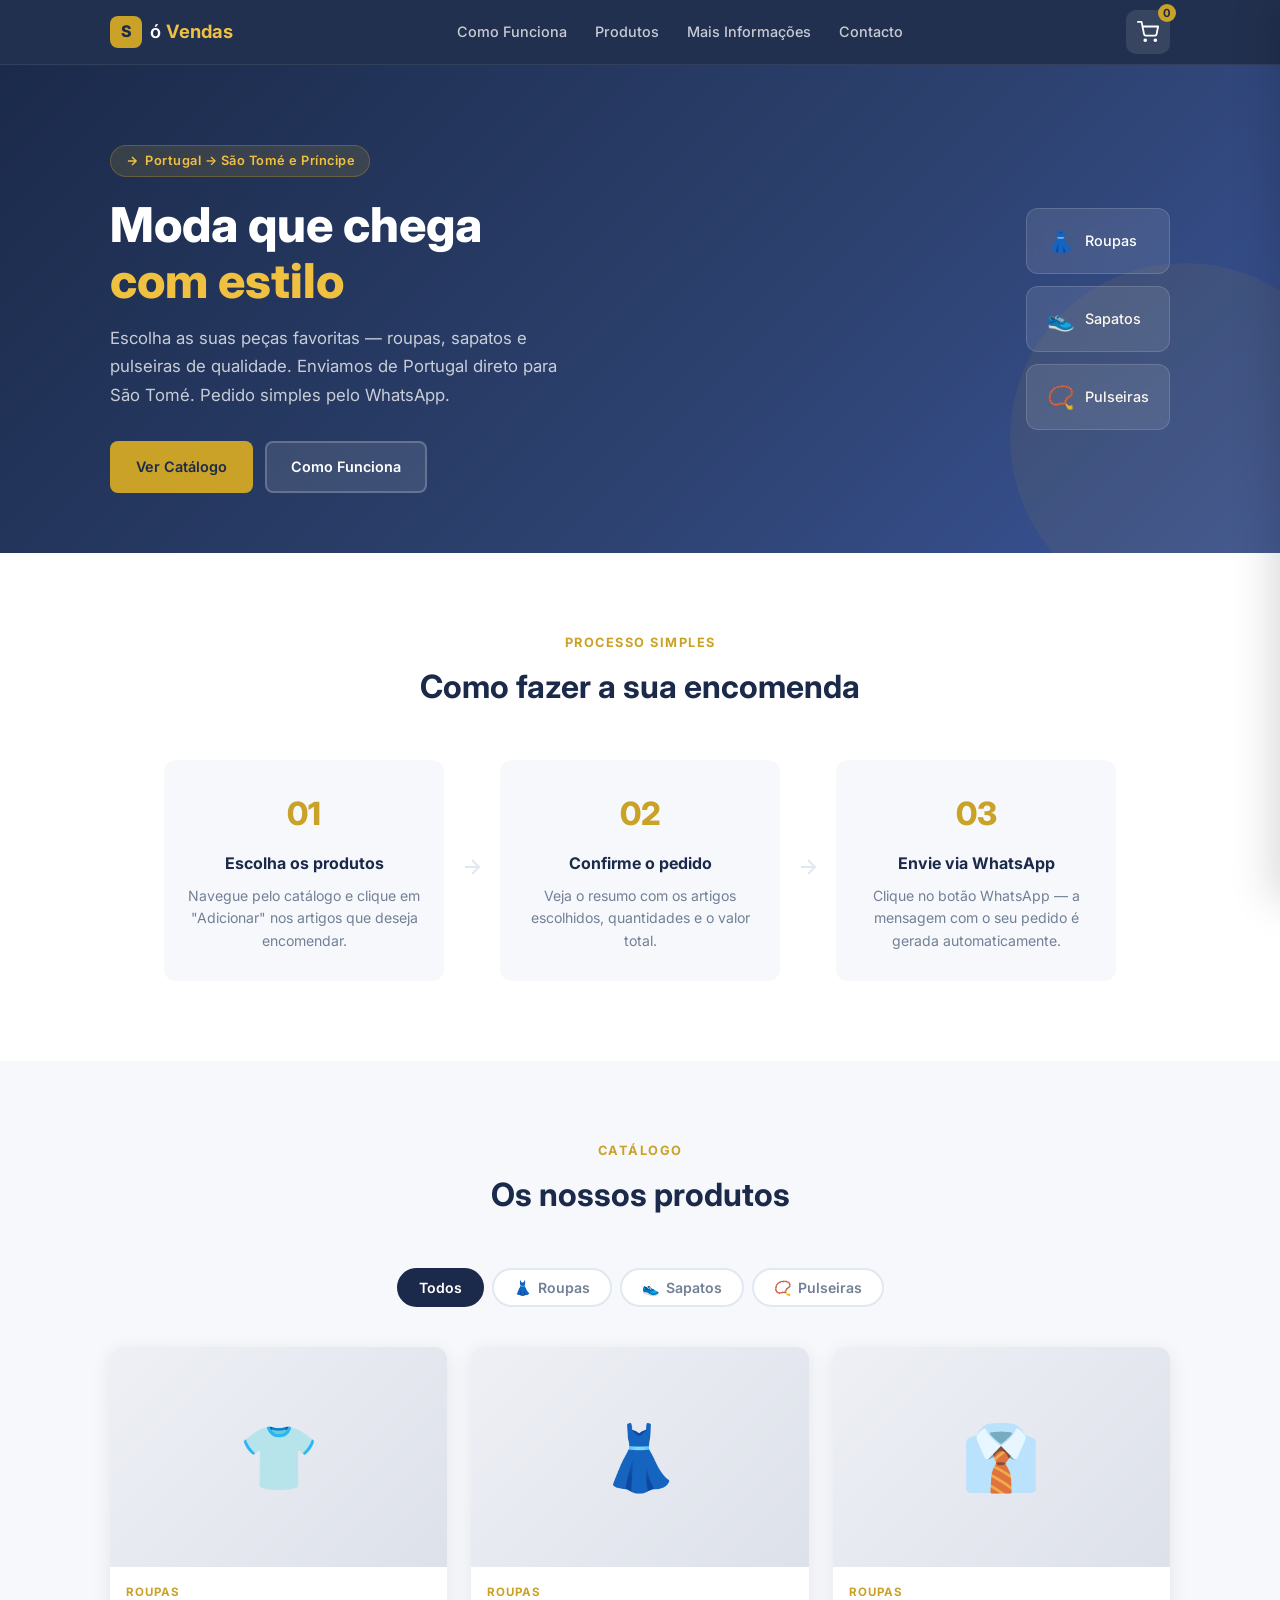
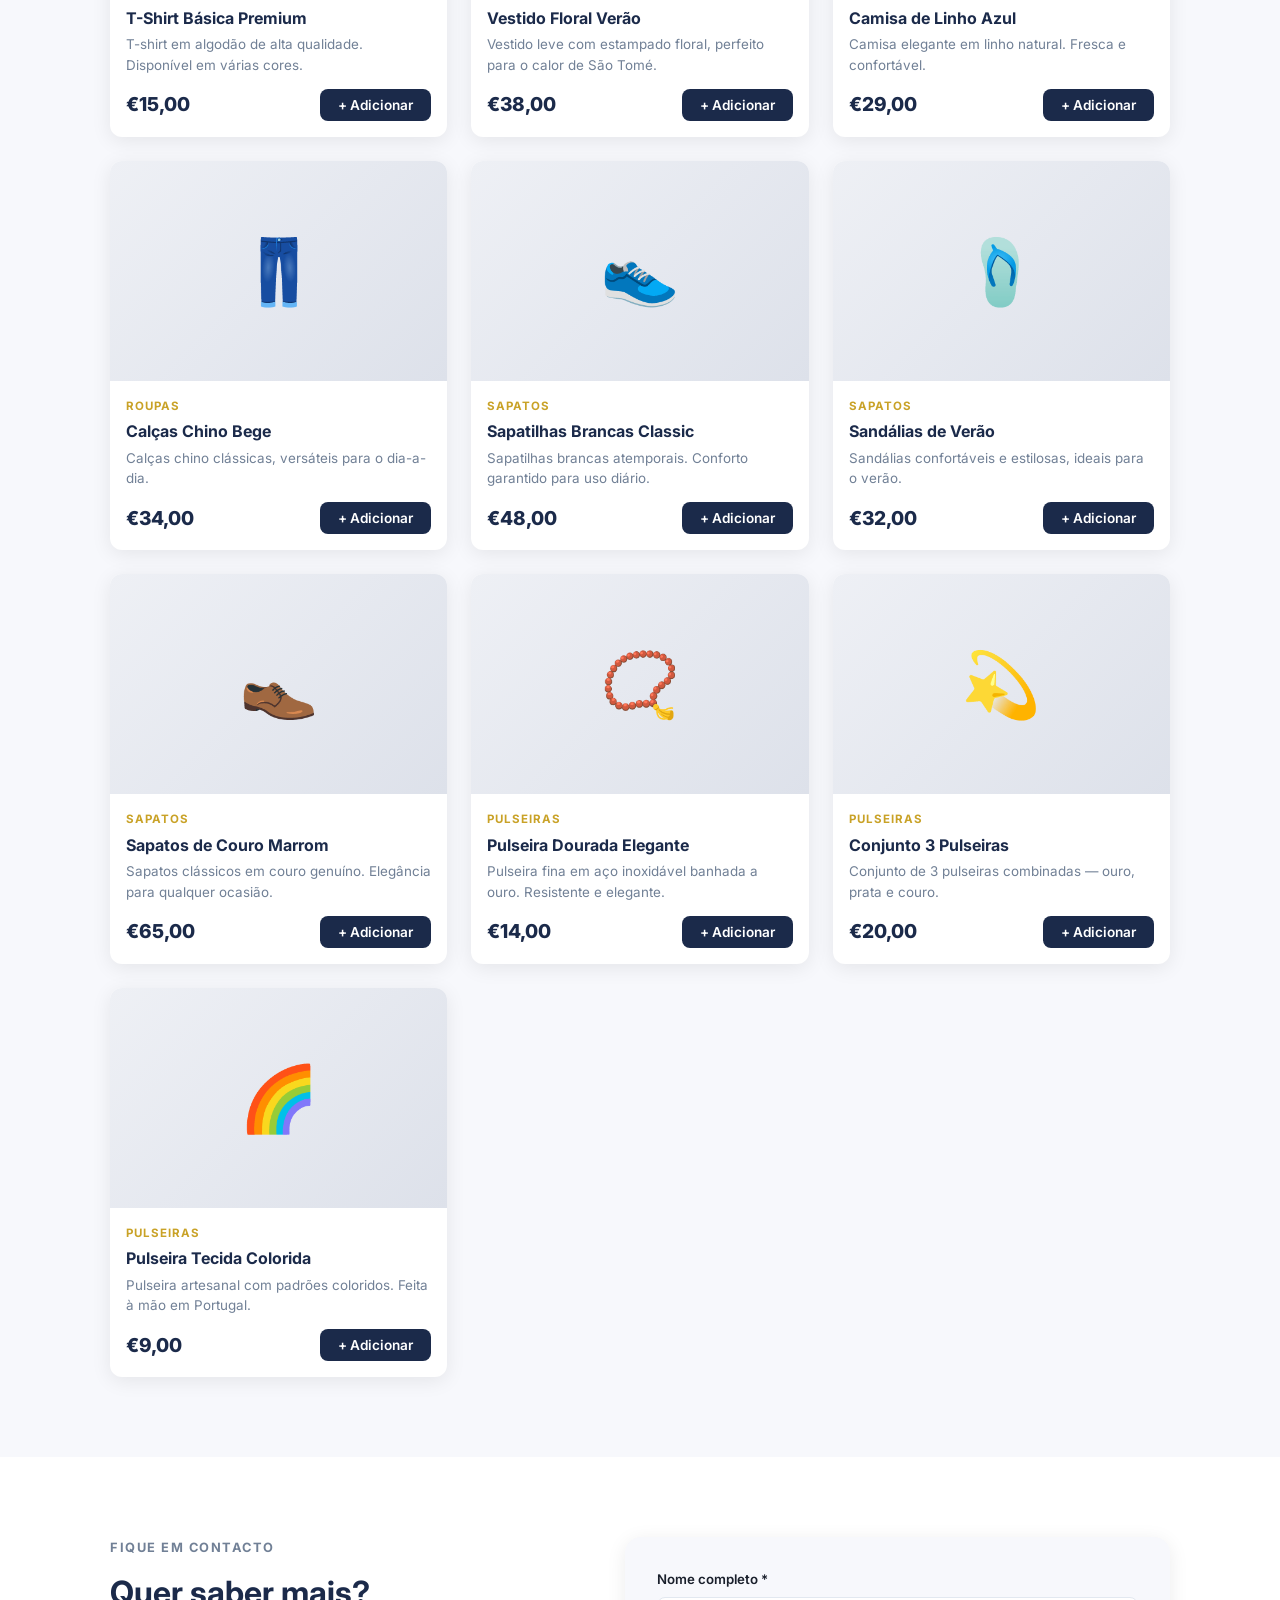
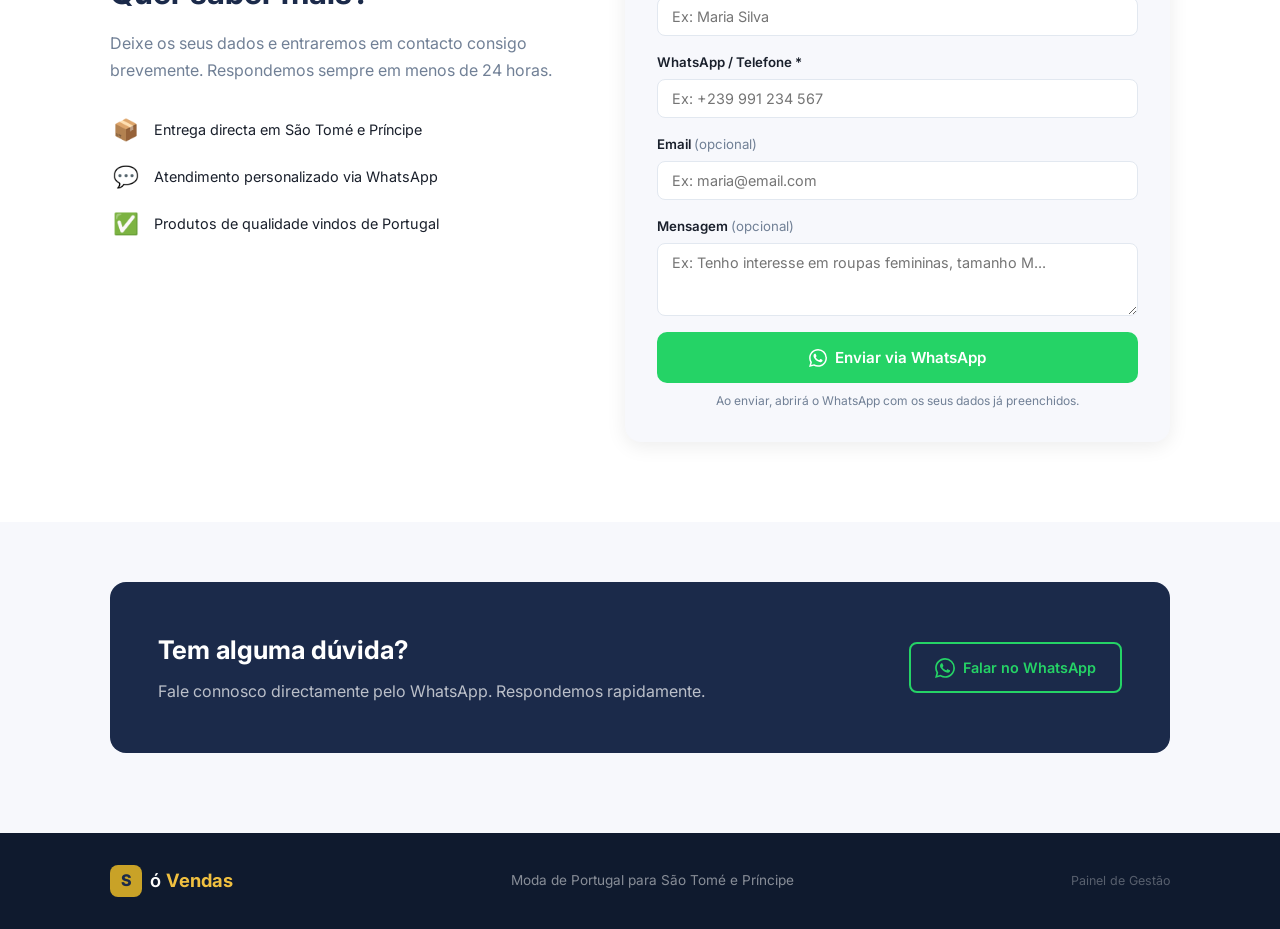
==== index.html @ d6ce9cb3 "feat: lançamento inicial Só Vendas Site de encomendas de moda (roupas, sapatos, pulseiras) de Portug" ====
<!DOCTYPE html>
<html lang="pt">
<head>
  <meta charset="UTF-8" />
  <meta name="viewport" content="width=device-width, initial-scale=1.0" />
  <title id="page-title">Só Vendas — Moda de Portugal para São Tomé</title>
  <meta name="description" id="page-description" content="Encomende roupas, sapatos e pulseiras de qualidade de Portugal para São Tomé e Príncipe. Pedido rápido via WhatsApp." />
  <meta name="keywords" id="page-keywords" content="roupas portugal são tomé, sapatos encomenda, pulseiras moda, só vendas" />
  <meta property="og:title" id="og-title" content="Só Vendas — Moda de Portugal para São Tomé" />
  <meta property="og:description" id="og-description" content="Encomende roupas, sapatos e pulseiras via WhatsApp." />
  <meta property="og:type" content="website" />
  <meta property="og:image" id="og-image" content="" />
  <link rel="stylesheet" href="styles.css" />
  <link rel="preconnect" href="https://fonts.googleapis.com" />
  <link href="https://fonts.googleapis.com/css2?family=Inter:wght@300;400;500;600;700;800&display=swap" rel="stylesheet" />
</head>
<body>

<!-- ===== HEADER ===== -->
<header class="header" id="header">
  <div class="container">
    <div class="header-inner">
      <a href="#" class="logo">
        <span class="logo-mark">S</span>
        <span class="logo-text">ó <strong>Vendas</strong></span>
      </a>
      <nav class="header-nav">
        <a href="#como-funciona">Como Funciona</a>
        <a href="#produtos">Produtos</a>
        <a href="#mais-info">Mais Informações</a>
        <a href="#contacto">Contacto</a>
      </nav>
      <button class="cart-toggle" id="cart-toggle" onclick="toggleCart()" aria-label="Ver pedido">
        <svg width="22" height="22" viewBox="0 0 24 24" fill="none" stroke="currentColor" stroke-width="2" stroke-linecap="round" stroke-linejoin="round">
          <circle cx="9" cy="21" r="1"/><circle cx="20" cy="21" r="1"/>
          <path d="M1 1h4l2.68 13.39a2 2 0 0 0 2 1.61h9.72a2 2 0 0 0 2-1.61L23 6H6"/>
        </svg>
        <span class="cart-badge" id="cart-badge">0</span>
      </button>
    </div>
  </div>
</header>

<!-- ===== HERO ===== -->
<section class="hero">
  <div class="container">
    <div class="hero-content">
      <div class="hero-tag">
        <svg width="14" height="14" viewBox="0 0 24 24" fill="none" stroke="currentColor" stroke-width="2.5"><path d="M5 12h14M12 5l7 7-7 7"/></svg>
        Portugal → São Tomé e Príncipe
      </div>
      <h1 id="hero-headline">Moda que chega <br /><em>com estilo</em></h1>
      <p id="hero-subheadline">Escolha as suas peças favoritas — roupas, sapatos e pulseiras de qualidade. Enviamos de Portugal direto para São Tomé. Pedido simples pelo WhatsApp.</p>
      <div class="hero-actions">
        <a href="#produtos" class="btn btn-primary">Ver Catálogo</a>
        <a href="#como-funciona" class="btn btn-ghost">Como Funciona</a>
      </div>
    </div>
    <div class="hero-visual">
      <div class="hero-card card-1">
        <span class="hero-card-icon">👗</span>
        <span>Roupas</span>
      </div>
      <div class="hero-card card-2">
        <span class="hero-card-icon">👟</span>
        <span>Sapatos</span>
      </div>
      <div class="hero-card card-3">
        <span class="hero-card-icon">📿</span>
        <span>Pulseiras</span>
      </div>
    </div>
  </div>
  <div class="hero-bg-shape"></div>
</section>

<!-- ===== HOW IT WORKS ===== -->
<section class="steps-section" id="como-funciona">
  <div class="container">
    <div class="section-header">
      <p class="section-label">Processo simples</p>
      <h2>Como fazer a sua encomenda</h2>
    </div>
    <div class="steps-grid">
      <div class="step-card">
        <div class="step-num">01</div>
        <h3>Escolha os produtos</h3>
        <p>Navegue pelo catálogo e clique em "Adicionar" nos artigos que deseja encomendar.</p>
      </div>
      <div class="step-divider">
        <svg width="24" height="24" viewBox="0 0 24 24" fill="none" stroke="currentColor" stroke-width="2"><path d="M5 12h14M12 5l7 7-7 7"/></svg>
      </div>
      <div class="step-card">
        <div class="step-num">02</div>
        <h3>Confirme o pedido</h3>
        <p>Veja o resumo com os artigos escolhidos, quantidades e o valor total.</p>
      </div>
      <div class="step-divider">
        <svg width="24" height="24" viewBox="0 0 24 24" fill="none" stroke="currentColor" stroke-width="2"><path d="M5 12h14M12 5l7 7-7 7"/></svg>
      </div>
      <div class="step-card">
        <div class="step-num">03</div>
        <h3>Envie via WhatsApp</h3>
        <p>Clique no botão WhatsApp — a mensagem com o seu pedido é gerada automaticamente.</p>
      </div>
    </div>
  </div>
</section>

<!-- ===== PRODUCTS ===== -->
<section class="products-section" id="produtos">
  <div class="container">
    <div class="section-header">
      <p class="section-label">Catálogo</p>
      <h2>Os nossos produtos</h2>
    </div>
    <div class="filter-bar">
      <button class="filter-btn active" data-cat="all" onclick="filterProducts('all', this)">Todos</button>
      <button class="filter-btn" data-cat="roupa" onclick="filterProducts('roupa', this)">
        <span>👗</span> Roupas
      </button>
      <button class="filter-btn" data-cat="sapato" onclick="filterProducts('sapato', this)">
        <span>👟</span> Sapatos
      </button>
      <button class="filter-btn" data-cat="pulseira" onclick="filterProducts('pulseira', this)">
        <span>📿</span> Pulseiras
      </button>
    </div>
    <div class="products-grid" id="products-grid">
      <!-- Rendered by JS -->
    </div>
    <div class="empty-state" id="empty-state" style="display:none;">
      <p>Nenhum produto disponível nesta categoria.</p>
    </div>
  </div>
</section>

<!-- ===== MAIS INFORMAÇÕES ===== -->
<section class="info-form-section" id="mais-info">
  <div class="container">
    <div class="info-form-wrap">
      <div class="info-form-left">
        <p class="section-label">Fique em contacto</p>
        <h2>Quer saber mais?</h2>
        <p>Deixe os seus dados e entraremos em contacto consigo brevemente. Respondemos sempre em menos de 24 horas.</p>
        <div class="info-form-perks">
          <div class="perk">
            <span class="perk-icon">📦</span>
            <span>Entrega directa em São Tomé e Príncipe</span>
          </div>
          <div class="perk">
            <span class="perk-icon">💬</span>
            <span>Atendimento personalizado via WhatsApp</span>
          </div>
          <div class="perk">
            <span class="perk-icon">✅</span>
            <span>Produtos de qualidade vindos de Portugal</span>
          </div>
        </div>
      </div>
      <div class="info-form-right">
        <form class="contact-form" onsubmit="submitContactForm(event)" novalidate>
          <div class="form-row">
            <div class="cfield">
              <label for="cf-name">Nome completo *</label>
              <input type="text" id="cf-name" placeholder="Ex: Maria Silva" required />
            </div>
          </div>
          <div class="form-row">
            <div class="cfield">
              <label for="cf-phone">WhatsApp / Telefone *</label>
              <input type="tel" id="cf-phone" placeholder="Ex: +239 991 234 567" required />
            </div>
          </div>
          <div class="form-row">
            <div class="cfield">
              <label for="cf-email">Email <span class="optional">(opcional)</span></label>
              <input type="email" id="cf-email" placeholder="Ex: maria@email.com" />
            </div>
          </div>
          <div class="form-row">
            <div class="cfield">
              <label for="cf-message">Mensagem <span class="optional">(opcional)</span></label>
              <textarea id="cf-message" rows="3" placeholder="Ex: Tenho interesse em roupas femininas, tamanho M..."></textarea>
            </div>
          </div>
          <div id="cf-error" class="cf-error" style="display:none;"></div>
          <button type="submit" class="btn btn-primary btn-form-submit">
            <svg width="18" height="18" viewBox="0 0 24 24" fill="currentColor"><path d="M17.472 14.382c-.297-.149-1.758-.867-2.03-.967-.273-.099-.471-.148-.67.15-.197.297-.767.966-.94 1.164-.173.199-.347.223-.644.075-.297-.15-1.255-.463-2.39-1.475-.883-.788-1.48-1.761-1.653-2.059-.173-.297-.018-.458.13-.606.134-.133.298-.347.446-.52.149-.174.198-.298.298-.497.099-.198.05-.371-.025-.52-.075-.149-.669-1.612-.916-2.207-.242-.579-.487-.5-.669-.51-.173-.008-.371-.01-.57-.01-.198 0-.52.074-.792.372-.272.297-1.04 1.016-1.04 2.479 0 1.462 1.065 2.875 1.213 3.074.149.198 2.096 3.2 5.077 4.487.709.306 1.262.489 1.694.625.712.227 1.36.195 1.871.118.571-.085 1.758-.719 2.006-1.413.248-.694.248-1.289.173-1.413-.074-.124-.272-.198-.57-.347m-5.421 7.403h-.004a9.87 9.87 0 01-5.031-1.378l-.361-.214-3.741.982.998-3.648-.235-.374a9.86 9.86 0 01-1.51-5.26c.001-5.45 4.436-9.884 9.888-9.884 2.64 0 5.122 1.03 6.988 2.898a9.825 9.825 0 012.893 6.994c-.003 5.45-4.437 9.884-9.885 9.884m8.413-18.297A11.815 11.815 0 0012.05 0C5.495 0 .16 5.335.157 11.892c0 2.096.547 4.142 1.588 5.945L.057 24l6.305-1.654a11.882 11.882 0 005.683 1.448h.005c6.554 0 11.89-5.335 11.893-11.893a11.821 11.821 0 00-3.48-8.413Z"/></svg>
            Enviar via WhatsApp
          </button>
          <p class="form-note">Ao enviar, abrirá o WhatsApp com os seus dados já preenchidos.</p>
        </form>
      </div>
    </div>
  </div>
</section>

<!-- ===== CONTACT ===== -->
<section class="contact-section" id="contacto">
  <div class="container">
    <div class="contact-banner">
      <div class="contact-info">
        <h2>Tem alguma dúvida?</h2>
        <p>Fale connosco directamente pelo WhatsApp. Respondemos rapidamente.</p>
      </div>
      <a href="#" id="contact-whatsapp-link" class="btn btn-whatsapp-outline" target="_blank" rel="noopener">
        <svg width="20" height="20" viewBox="0 0 24 24" fill="currentColor"><path d="M17.472 14.382c-.297-.149-1.758-.867-2.03-.967-.273-.099-.471-.148-.67.15-.197.297-.767.966-.94 1.164-.173.199-.347.223-.644.075-.297-.15-1.255-.463-2.39-1.475-.883-.788-1.48-1.761-1.653-2.059-.173-.297-.018-.458.13-.606.134-.133.298-.347.446-.52.149-.174.198-.298.298-.497.099-.198.05-.371-.025-.52-.075-.149-.669-1.612-.916-2.207-.242-.579-.487-.5-.669-.51-.173-.008-.371-.01-.57-.01-.198 0-.52.074-.792.372-.272.297-1.04 1.016-1.04 2.479 0 1.462 1.065 2.875 1.213 3.074.149.198 2.096 3.2 5.077 4.487.709.306 1.262.489 1.694.625.712.227 1.36.195 1.871.118.571-.085 1.758-.719 2.006-1.413.248-.694.248-1.289.173-1.413-.074-.124-.272-.198-.57-.347m-5.421 7.403h-.004a9.87 9.87 0 01-5.031-1.378l-.361-.214-3.741.982.998-3.648-.235-.374a9.86 9.86 0 01-1.51-5.26c.001-5.45 4.436-9.884 9.888-9.884 2.64 0 5.122 1.03 6.988 2.898a9.825 9.825 0 012.893 6.994c-.003 5.45-4.437 9.884-9.885 9.884m8.413-18.297A11.815 11.815 0 0012.05 0C5.495 0 .16 5.335.157 11.892c0 2.096.547 4.142 1.588 5.945L.057 24l6.305-1.654a11.882 11.882 0 005.683 1.448h.005c6.554 0 11.89-5.335 11.893-11.893a11.821 11.821 0 00-3.48-8.413Z"/></svg>
        Falar no WhatsApp
      </a>
    </div>
  </div>
</section>

<!-- ===== FOOTER ===== -->
<footer class="footer">
  <div class="container">
    <div class="footer-inner">
      <a href="#" class="logo">
        <span class="logo-mark">S</span>
        <span class="logo-text">ó <strong>Vendas</strong></span>
      </a>
      <p>Moda de Portugal para São Tomé e Príncipe</p>
      <a href="admin.html" class="footer-admin-link">Painel de Gestão</a>
    </div>
  </div>
</footer>

<!-- ===== CART DRAWER ===== -->
<div class="cart-overlay" id="cart-overlay" onclick="closeCart()"></div>
<aside class="cart-drawer" id="cart-drawer" role="dialog" aria-label="Pedido actual">
  <div class="cart-drawer-header">
    <h3>O seu pedido</h3>
    <button class="cart-close-btn" onclick="closeCart()" aria-label="Fechar">
      <svg width="20" height="20" viewBox="0 0 24 24" fill="none" stroke="currentColor" stroke-width="2"><line x1="18" y1="6" x2="6" y2="18"/><line x1="6" y1="6" x2="18" y2="18"/></svg>
    </button>
  </div>
  <div class="cart-body" id="cart-body">
    <div class="cart-empty" id="cart-empty">
      <div class="cart-empty-icon">🛒</div>
      <p>Ainda não adicionou produtos.</p>
      <button class="btn btn-ghost-sm" onclick="closeCart()">Ver catálogo</button>
    </div>
    <ul class="cart-list" id="cart-list"></ul>
  </div>
  <div class="cart-footer" id="cart-footer" style="display:none;">
    <div class="cart-total-row">
      <span>Total</span>
      <strong id="cart-total">€0,00</strong>
    </div>
    <button class="btn btn-whatsapp" id="whatsapp-order-btn" onclick="sendWhatsAppOrder()">
      <svg width="20" height="20" viewBox="0 0 24 24" fill="currentColor"><path d="M17.472 14.382c-.297-.149-1.758-.867-2.03-.967-.273-.099-.471-.148-.67.15-.197.297-.767.966-.94 1.164-.173.199-.347.223-.644.075-.297-.15-1.255-.463-2.39-1.475-.883-.788-1.48-1.761-1.653-2.059-.173-.297-.018-.458.13-.606.134-.133.298-.347.446-.52.149-.174.198-.298.298-.497.099-.198.05-.371-.025-.52-.075-.149-.669-1.612-.916-2.207-.242-.579-.487-.5-.669-.51-.173-.008-.371-.01-.57-.01-.198 0-.52.074-.792.372-.272.297-1.04 1.016-1.04 2.479 0 1.462 1.065 2.875 1.213 3.074.149.198 2.096 3.2 5.077 4.487.709.306 1.262.489 1.694.625.712.227 1.36.195 1.871.118.571-.085 1.758-.719 2.006-1.413.248-.694.248-1.289.173-1.413-.074-.124-.272-.198-.57-.347m-5.421 7.403h-.004a9.87 9.87 0 01-5.031-1.378l-.361-.214-3.741.982.998-3.648-.235-.374a9.86 9.86 0 01-1.51-5.26c.001-5.45 4.436-9.884 9.888-9.884 2.64 0 5.122 1.03 6.988 2.898a9.825 9.825 0 012.893 6.994c-.003 5.45-4.437 9.884-9.885 9.884m8.413-18.297A11.815 11.815 0 0012.05 0C5.495 0 .16 5.335.157 11.892c0 2.096.547 4.142 1.588 5.945L.057 24l6.305-1.654a11.882 11.882 0 005.683 1.448h.005c6.554 0 11.89-5.335 11.893-11.893a11.821 11.821 0 00-3.48-8.413Z"/></svg>
      Enviar Pedido via WhatsApp
    </button>
    <button class="btn btn-text" onclick="clearCart()">Limpar pedido</button>
  </div>
</aside>

<!-- Toast notification -->
<div class="toast" id="toast"></div>

<script src="script.js"></script>
</body>
</html>
---- styles.css ----
/* ===== RESET & BASE ===== */
*, *::before, *::after { box-sizing: border-box; margin: 0; padding: 0; }
html { scroll-behavior: smooth; }
body {
  font-family: 'Inter', -apple-system, BlinkMacSystemFont, sans-serif;
  background: #F7F8FC;
  color: #1A202C;
  line-height: 1.6;
  overflow-x: hidden;
}
a { text-decoration: none; color: inherit; }
ul { list-style: none; }
img { max-width: 100%; display: block; }
button { cursor: pointer; border: none; background: none; font-family: inherit; }

/* ===== VARIABLES ===== */
:root {
  --navy: #1B2A4A;
  --navy-light: #2D4270;
  --gold: #C9A227;
  --gold-light: #F0C040;
  --green-wa: #25D366;
  --green-wa-dark: #1DA851;
  --bg: #F7F8FC;
  --bg-card: #FFFFFF;
  --text: #1A202C;
  --text-muted: #718096;
  --border: #E2E8F0;
  --radius: 12px;
  --radius-sm: 8px;
  --shadow: 0 4px 20px rgba(0,0,0,.08);
  --shadow-lg: 0 8px 40px rgba(0,0,0,.12);
  --transition: .2s ease;
}

/* ===== LAYOUT ===== */
.container { max-width: 1100px; margin: 0 auto; padding: 0 20px; }

/* ===== HEADER ===== */
.header {
  position: sticky; top: 0; z-index: 100;
  background: rgba(27,42,74,.97);
  backdrop-filter: blur(12px);
  border-bottom: 1px solid rgba(255,255,255,.08);
}
.header-inner {
  display: flex; align-items: center; justify-content: space-between;
  height: 64px; gap: 16px;
}
.logo { display: flex; align-items: center; gap: 2px; color: #fff; font-size: 1.15rem; font-weight: 600; }
.logo-mark {
  background: var(--gold);
  color: var(--navy);
  width: 32px; height: 32px;
  border-radius: 8px;
  display: inline-flex; align-items: center; justify-content: center;
  font-weight: 800; font-size: 1rem; margin-right: 6px;
}
.logo-text strong { color: var(--gold-light); }
.header-nav { display: flex; gap: 28px; }
.header-nav a { color: rgba(255,255,255,.75); font-size: .9rem; font-weight: 500; transition: color var(--transition); }
.header-nav a:hover { color: #fff; }

.cart-toggle {
  position: relative; background: rgba(255,255,255,.1); border-radius: 10px;
  width: 44px; height: 44px; display: flex; align-items: center; justify-content: center;
  color: #fff; transition: background var(--transition);
}
.cart-toggle:hover { background: rgba(255,255,255,.2); }
.cart-badge {
  position: absolute; top: -6px; right: -6px;
  background: var(--gold); color: var(--navy);
  font-size: .7rem; font-weight: 700;
  min-width: 18px; height: 18px; border-radius: 9px;
  display: flex; align-items: center; justify-content: center;
  padding: 0 4px;
}

/* ===== HERO ===== */
.hero {
  background: linear-gradient(135deg, var(--navy) 0%, #2D4270 60%, #3A5499 100%);
  padding: 80px 0 60px;
  position: relative; overflow: hidden;
}
.hero .container { display: flex; align-items: center; gap: 48px; }
.hero-content { flex: 1; }
.hero-tag {
  display: inline-flex; align-items: center; gap: 6px;
  background: rgba(201,162,39,.15); border: 1px solid rgba(201,162,39,.3);
  color: var(--gold-light); font-size: .8rem; font-weight: 600;
  padding: 5px 14px; border-radius: 999px; margin-bottom: 20px;
  letter-spacing: .5px;
}
.hero h1 {
  font-size: clamp(2rem, 5vw, 3rem); font-weight: 800;
  color: #fff; line-height: 1.15; margin-bottom: 16px;
}
.hero h1 em { color: var(--gold-light); font-style: normal; }
.hero p {
  color: rgba(255,255,255,.75); font-size: 1.05rem;
  max-width: 480px; margin-bottom: 32px; line-height: 1.7;
}
.hero-actions { display: flex; gap: 12px; flex-wrap: wrap; }

.hero-visual { flex-shrink: 0; display: flex; flex-direction: column; gap: 12px; }
.hero-card {
  background: rgba(255,255,255,.1); backdrop-filter: blur(8px);
  border: 1px solid rgba(255,255,255,.15);
  border-radius: var(--radius); padding: 14px 20px;
  display: flex; align-items: center; gap: 10px;
  color: #fff; font-size: .9rem; font-weight: 500;
  transform: translateX(0); transition: transform var(--transition);
}
.hero-card:hover { transform: translateX(-4px); }
.hero-card-icon { font-size: 1.4rem; }
.card-1 { animation: float 3s ease-in-out infinite; }
.card-2 { animation: float 3s ease-in-out .6s infinite; }
.card-3 { animation: float 3s ease-in-out 1.2s infinite; }
@keyframes float { 0%,100%{transform:translateY(0)} 50%{transform:translateY(-6px)} }

.hero-bg-shape {
  position: absolute; bottom: -60px; right: -80px;
  width: 350px; height: 350px; border-radius: 50%;
  background: rgba(201,162,39,.08); pointer-events: none;
}

/* ===== BUTTONS ===== */
.btn {
  display: inline-flex; align-items: center; gap: 8px;
  padding: 12px 24px; border-radius: var(--radius-sm);
  font-size: .9rem; font-weight: 600; transition: all var(--transition);
  white-space: nowrap; cursor: pointer; border: 2px solid transparent;
}
.btn-primary {
  background: var(--gold); color: var(--navy);
}
.btn-primary:hover { background: var(--gold-light); transform: translateY(-1px); }

.btn-ghost {
  background: rgba(255,255,255,.1); color: #fff;
  border-color: rgba(255,255,255,.2);
}
.btn-ghost:hover { background: rgba(255,255,255,.2); }

.btn-ghost-sm {
  background: transparent; color: var(--navy);
  border: 1.5px solid var(--border); font-size: .85rem;
  padding: 8px 16px; border-radius: 8px;
}
.btn-ghost-sm:hover { background: var(--bg); }

.btn-whatsapp {
  background: var(--green-wa); color: #fff; width: 100%;
  justify-content: center; padding: 14px; border-radius: var(--radius-sm);
}
.btn-whatsapp:hover { background: var(--green-wa-dark); transform: translateY(-1px); }

.btn-whatsapp-outline {
  border: 2px solid var(--green-wa); color: var(--green-wa);
  padding: 12px 24px;
}
.btn-whatsapp-outline:hover { background: var(--green-wa); color: #fff; }

.btn-text {
  background: none; color: var(--text-muted); font-size: .85rem;
  width: 100%; justify-content: center; padding: 8px;
}
.btn-text:hover { color: var(--text); }

/* ===== SECTION COMMONS ===== */
.section-header { text-align: center; margin-bottom: 48px; }
.section-label {
  font-size: .8rem; font-weight: 700; letter-spacing: 1.5px;
  text-transform: uppercase; color: var(--gold); margin-bottom: 8px;
}
.section-header h2 { font-size: clamp(1.5rem, 3vw, 2rem); font-weight: 700; color: var(--navy); }

/* ===== STEPS ===== */
.steps-section { padding: 80px 0; background: #fff; }
.steps-grid { display: flex; align-items: center; gap: 16px; justify-content: center; flex-wrap: wrap; }
.step-card {
  flex: 1; min-width: 200px; max-width: 280px;
  background: var(--bg); border-radius: var(--radius);
  padding: 28px 24px; text-align: center;
}
.step-num {
  font-size: 2rem; font-weight: 800; color: var(--gold); margin-bottom: 12px;
}
.step-card h3 { font-size: 1rem; font-weight: 700; color: var(--navy); margin-bottom: 8px; }
.step-card p { font-size: .88rem; color: var(--text-muted); line-height: 1.6; }
.step-divider { color: var(--border); flex-shrink: 0; }

/* ===== PRODUCTS ===== */
.products-section { padding: 80px 0; }

.filter-bar {
  display: flex; gap: 8px; flex-wrap: wrap;
  justify-content: center; margin-bottom: 40px;
}
.filter-btn {
  display: inline-flex; align-items: center; gap: 6px;
  padding: 9px 20px; border-radius: 999px;
  font-size: .88rem; font-weight: 600;
  border: 2px solid var(--border); color: var(--text-muted);
  background: #fff; transition: all var(--transition);
}
.filter-btn:hover { border-color: var(--navy); color: var(--navy); }
.filter-btn.active { background: var(--navy); color: #fff; border-color: var(--navy); }

.products-grid {
  display: grid;
  grid-template-columns: repeat(auto-fill, minmax(250px, 1fr));
  gap: 24px;
}

.product-card {
  background: var(--bg-card); border-radius: var(--radius);
  box-shadow: var(--shadow); overflow: hidden;
  transition: transform var(--transition), box-shadow var(--transition);
  display: flex; flex-direction: column;
}
.product-card:hover { transform: translateY(-4px); box-shadow: var(--shadow-lg); }

.product-img {
  width: 100%; height: 220px; object-fit: cover;
  background: #EEF0F5;
}
.product-img-placeholder {
  width: 100%; height: 220px; display: flex; align-items: center; justify-content: center;
  font-size: 4rem; background: linear-gradient(135deg, #EEF0F5, #DDE1EA);
}

.product-body { padding: 16px; flex: 1; display: flex; flex-direction: column; }
.product-cat-tag {
  font-size: .72rem; font-weight: 700; text-transform: uppercase;
  letter-spacing: 1px; color: var(--gold); margin-bottom: 6px;
}
.product-name {
  font-size: 1rem; font-weight: 700; color: var(--navy);
  margin-bottom: 6px; line-height: 1.3;
}
.product-desc {
  font-size: .84rem; color: var(--text-muted); flex: 1;
  line-height: 1.5; margin-bottom: 14px;
}
.product-footer {
  display: flex; align-items: center; justify-content: space-between;
  margin-top: auto;
}
.product-price {
  font-size: 1.2rem; font-weight: 800; color: var(--navy);
}
.add-btn {
  background: var(--navy); color: #fff;
  padding: 8px 18px; border-radius: 8px;
  font-size: .85rem; font-weight: 600;
  transition: all var(--transition); display: flex; align-items: center; gap: 6px;
}
.add-btn:hover { background: var(--navy-light); transform: scale(1.03); }
.add-btn.added { background: var(--green-wa); }

.badge-unavailable {
  display: inline-block; background: #FEE2E2; color: #DC2626;
  font-size: .75rem; font-weight: 600; padding: 4px 10px; border-radius: 6px;
}
.empty-state { text-align: center; padding: 60px 0; color: var(--text-muted); }

/* ===== CONTACT ===== */
.contact-section { padding: 60px 0 80px; }
.contact-banner {
  background: var(--navy); border-radius: 16px;
  padding: 48px; display: flex; align-items: center;
  justify-content: space-between; gap: 32px; flex-wrap: wrap;
}
.contact-info h2 { color: #fff; font-size: 1.6rem; margin-bottom: 8px; }
.contact-info p { color: rgba(255,255,255,.7); }

/* ===== FOOTER ===== */
.footer { background: #0F1A2E; padding: 32px 0; }
.footer-inner { display: flex; align-items: center; justify-content: space-between; flex-wrap: wrap; gap: 16px; }
.footer p { color: rgba(255,255,255,.5); font-size: .85rem; }
.footer-admin-link {
  color: rgba(255,255,255,.3); font-size: .78rem;
  transition: color var(--transition);
}
.footer-admin-link:hover { color: var(--gold); }

/* ===== CART DRAWER ===== */
.cart-overlay {
  position: fixed; inset: 0; background: rgba(0,0,0,.5);
  z-index: 200; opacity: 0; pointer-events: none;
  transition: opacity var(--transition);
}
.cart-overlay.open { opacity: 1; pointer-events: all; }

.cart-drawer {
  position: fixed; top: 0; right: 0; bottom: 0; width: 380px; max-width: 100vw;
  background: #fff; z-index: 201;
  transform: translateX(100%); transition: transform .3s ease;
  display: flex; flex-direction: column;
  box-shadow: -8px 0 40px rgba(0,0,0,.15);
}
.cart-drawer.open { transform: translateX(0); }

.cart-drawer-header {
  display: flex; align-items: center; justify-content: space-between;
  padding: 20px 24px; border-bottom: 1px solid var(--border);
}
.cart-drawer-header h3 { font-size: 1.1rem; font-weight: 700; color: var(--navy); }
.cart-close-btn {
  width: 36px; height: 36px; border-radius: 8px;
  display: flex; align-items: center; justify-content: center;
  color: var(--text-muted); transition: background var(--transition);
}
.cart-close-btn:hover { background: var(--bg); }

.cart-body { flex: 1; overflow-y: auto; padding: 20px 24px; }
.cart-empty { text-align: center; padding: 40px 0; }
.cart-empty-icon { font-size: 3rem; margin-bottom: 12px; }
.cart-empty p { color: var(--text-muted); margin-bottom: 16px; }

.cart-list { display: flex; flex-direction: column; gap: 14px; }
.cart-item {
  display: flex; gap: 12px; align-items: flex-start;
  background: var(--bg); border-radius: var(--radius-sm); padding: 12px;
}
.cart-item-emoji { font-size: 2rem; flex-shrink: 0; width: 48px; text-align: center; }
.cart-item-info { flex: 1; }
.cart-item-name { font-size: .9rem; font-weight: 600; color: var(--navy); margin-bottom: 4px; }
.cart-item-price { font-size: .85rem; color: var(--text-muted); }
.cart-item-controls { display: flex; align-items: center; gap: 8px; margin-top: 6px; }
.qty-btn {
  width: 26px; height: 26px; border-radius: 6px;
  border: 1.5px solid var(--border); display: flex; align-items: center; justify-content: center;
  font-size: 1rem; font-weight: 700; color: var(--navy);
  transition: background var(--transition);
}
.qty-btn:hover { background: var(--border); }
.qty-value { font-size: .9rem; font-weight: 600; min-width: 20px; text-align: center; }
.cart-item-remove {
  color: #DC2626; font-size: .75rem; font-weight: 600;
  background: none; padding: 2px 4px; opacity: .7;
}
.cart-item-remove:hover { opacity: 1; }

.cart-footer {
  padding: 20px 24px; border-top: 1px solid var(--border);
  display: flex; flex-direction: column; gap: 10px;
}
.cart-total-row {
  display: flex; justify-content: space-between; align-items: center;
  font-size: 1rem; margin-bottom: 4px;
}
.cart-total-row strong { font-size: 1.3rem; color: var(--navy); }

/* ===== TOAST ===== */
.toast {
  position: fixed; bottom: 24px; left: 50%; transform: translateX(-50%) translateY(20px);
  background: var(--navy); color: #fff;
  padding: 12px 24px; border-radius: 999px;
  font-size: .88rem; font-weight: 600; z-index: 300;
  opacity: 0; pointer-events: none; transition: all .3s ease;
  white-space: nowrap;
}
.toast.show { opacity: 1; transform: translateX(-50%) translateY(0); }

/* ===== MAIS INFORMAÇÕES FORM ===== */
.info-form-section { padding: 80px 0; background: #fff; }
.info-form-wrap {
  display: grid; grid-template-columns: 1fr 1.2fr; gap: 60px; align-items: start;
}
.info-form-left .section-label { margin-bottom: 8px; }
.info-form-left h2 { font-size: clamp(1.5rem, 3vw, 2rem); font-weight: 700; color: var(--navy); margin-bottom: 12px; }
.info-form-left > p { color: var(--text-muted); line-height: 1.7; margin-bottom: 28px; }
.info-form-perks { display: flex; flex-direction: column; gap: 14px; }
.perk { display: flex; align-items: center; gap: 12px; font-size: .9rem; color: var(--text); }
.perk-icon { font-size: 1.3rem; flex-shrink: 0; width: 32px; text-align: center; }

.contact-form {
  background: var(--bg); border-radius: 16px; padding: 32px;
  box-shadow: var(--shadow);
}
.form-row { margin-bottom: 16px; }
.cfield { display: flex; flex-direction: column; gap: 6px; }
.cfield label { font-size: .83rem; font-weight: 600; color: var(--text); }
.optional { font-weight: 400; color: var(--text-muted); }
.cfield input, .cfield textarea {
  border: 1.5px solid var(--border); border-radius: 8px;
  padding: 10px 14px; font-size: .9rem; font-family: inherit;
  background: #fff; transition: border-color var(--transition), box-shadow var(--transition);
  width: 100%;
}
.cfield input:focus, .cfield textarea:focus {
  outline: none; border-color: var(--navy);
  box-shadow: 0 0 0 3px rgba(27,42,74,.08);
}
.cfield textarea { resize: vertical; }
.cf-error {
  background: #FEE2E2; color: #DC2626; font-size: .83rem;
  padding: 10px 14px; border-radius: 8px; margin-bottom: 12px;
}
.btn-form-submit {
  width: 100%; justify-content: center; padding: 14px;
  background: var(--green-wa); color: #fff; border-radius: 10px;
  font-size: .95rem;
}
.btn-form-submit:hover { background: var(--green-wa-dark); }
.form-note { font-size: .75rem; color: var(--text-muted); text-align: center; margin-top: 8px; }

/* ===== RESPONSIVE ===== */
@media (max-width: 768px) {
  .header-nav { display: none; }
  .hero .container { flex-direction: column; text-align: center; }
  .hero-visual { flex-direction: row; flex-wrap: wrap; justify-content: center; }
  .hero-card { flex: 1; min-width: 120px; justify-content: center; }
  .hero p { margin: 0 auto 32px; }
  .hero-actions { justify-content: center; }
  .steps-grid { flex-direction: column; }
  .step-divider { transform: rotate(90deg); }
  .step-card { max-width: 100%; }
  .contact-banner { flex-direction: column; text-align: center; }
  .footer-inner { flex-direction: column; text-align: center; }
  .cart-drawer { width: 100vw; }
  .info-form-wrap { grid-template-columns: 1fr; gap: 32px; }
  .contact-form { padding: 24px; }
}
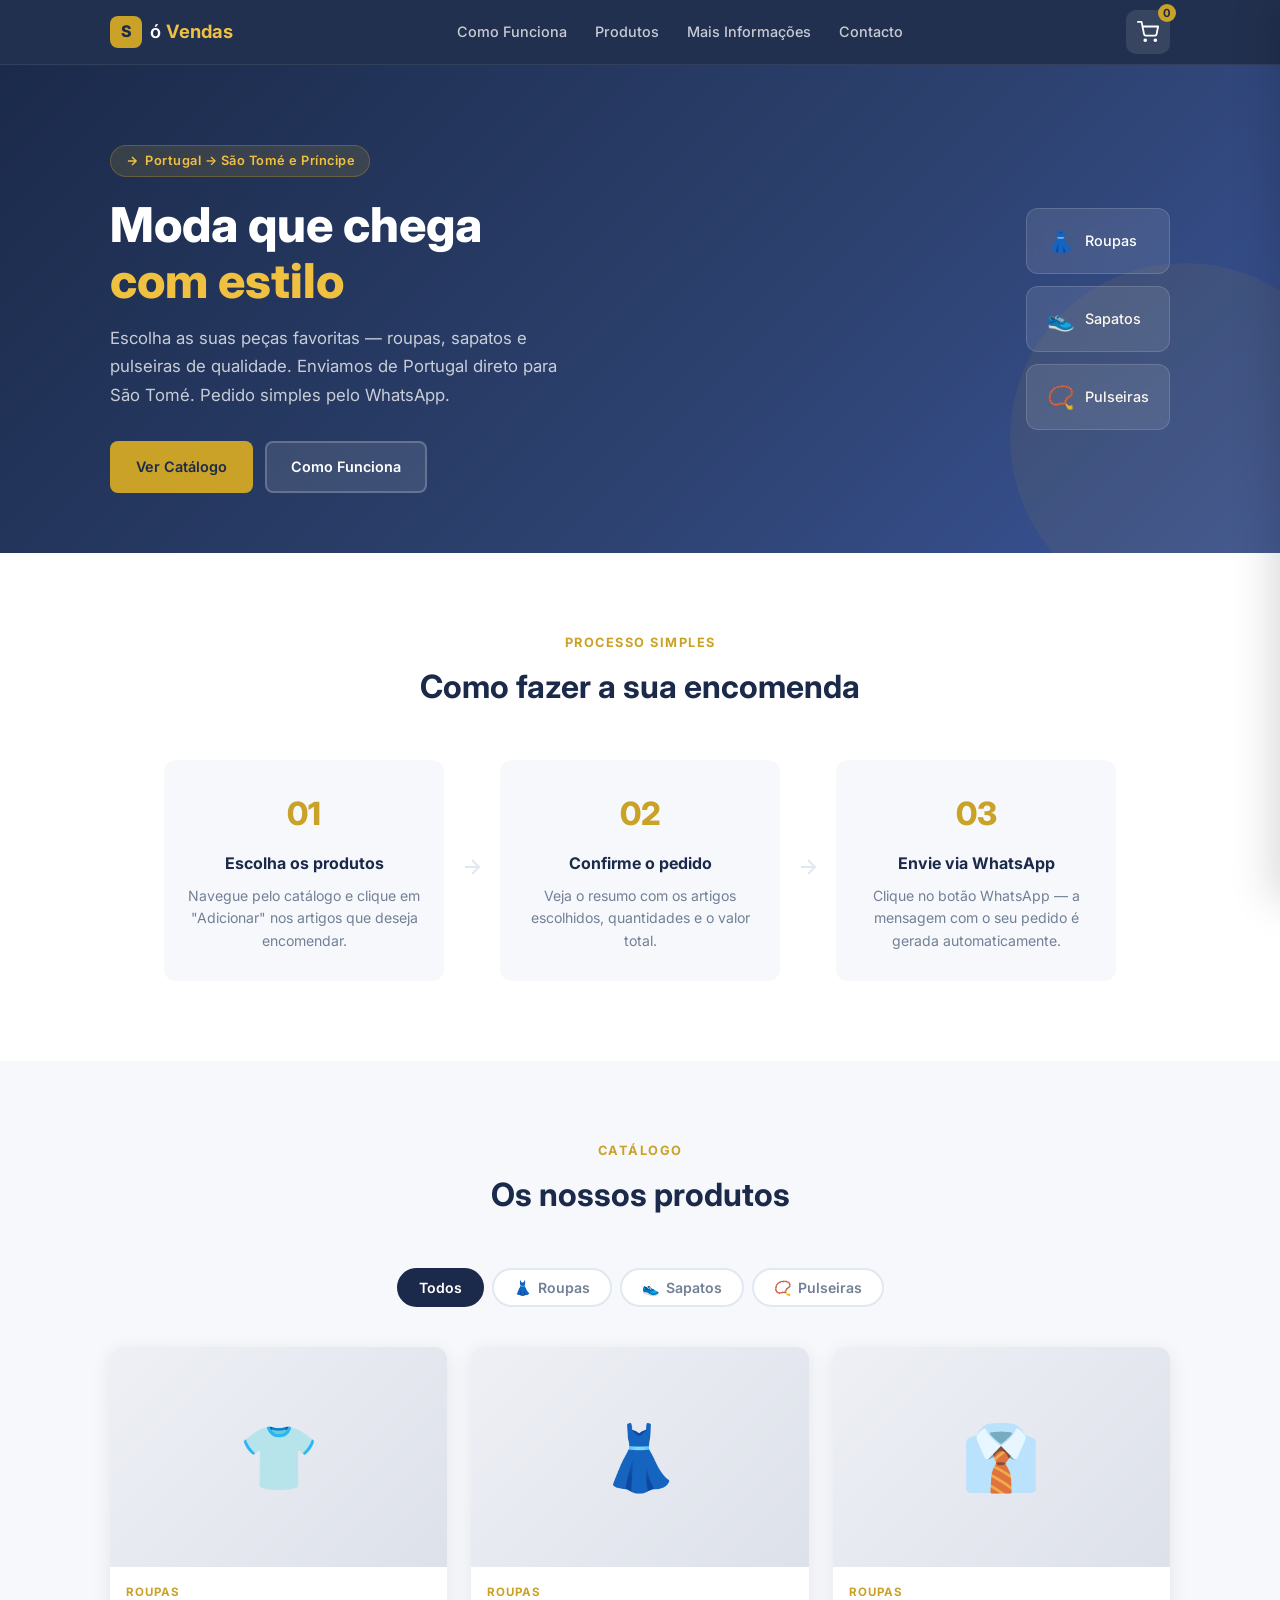
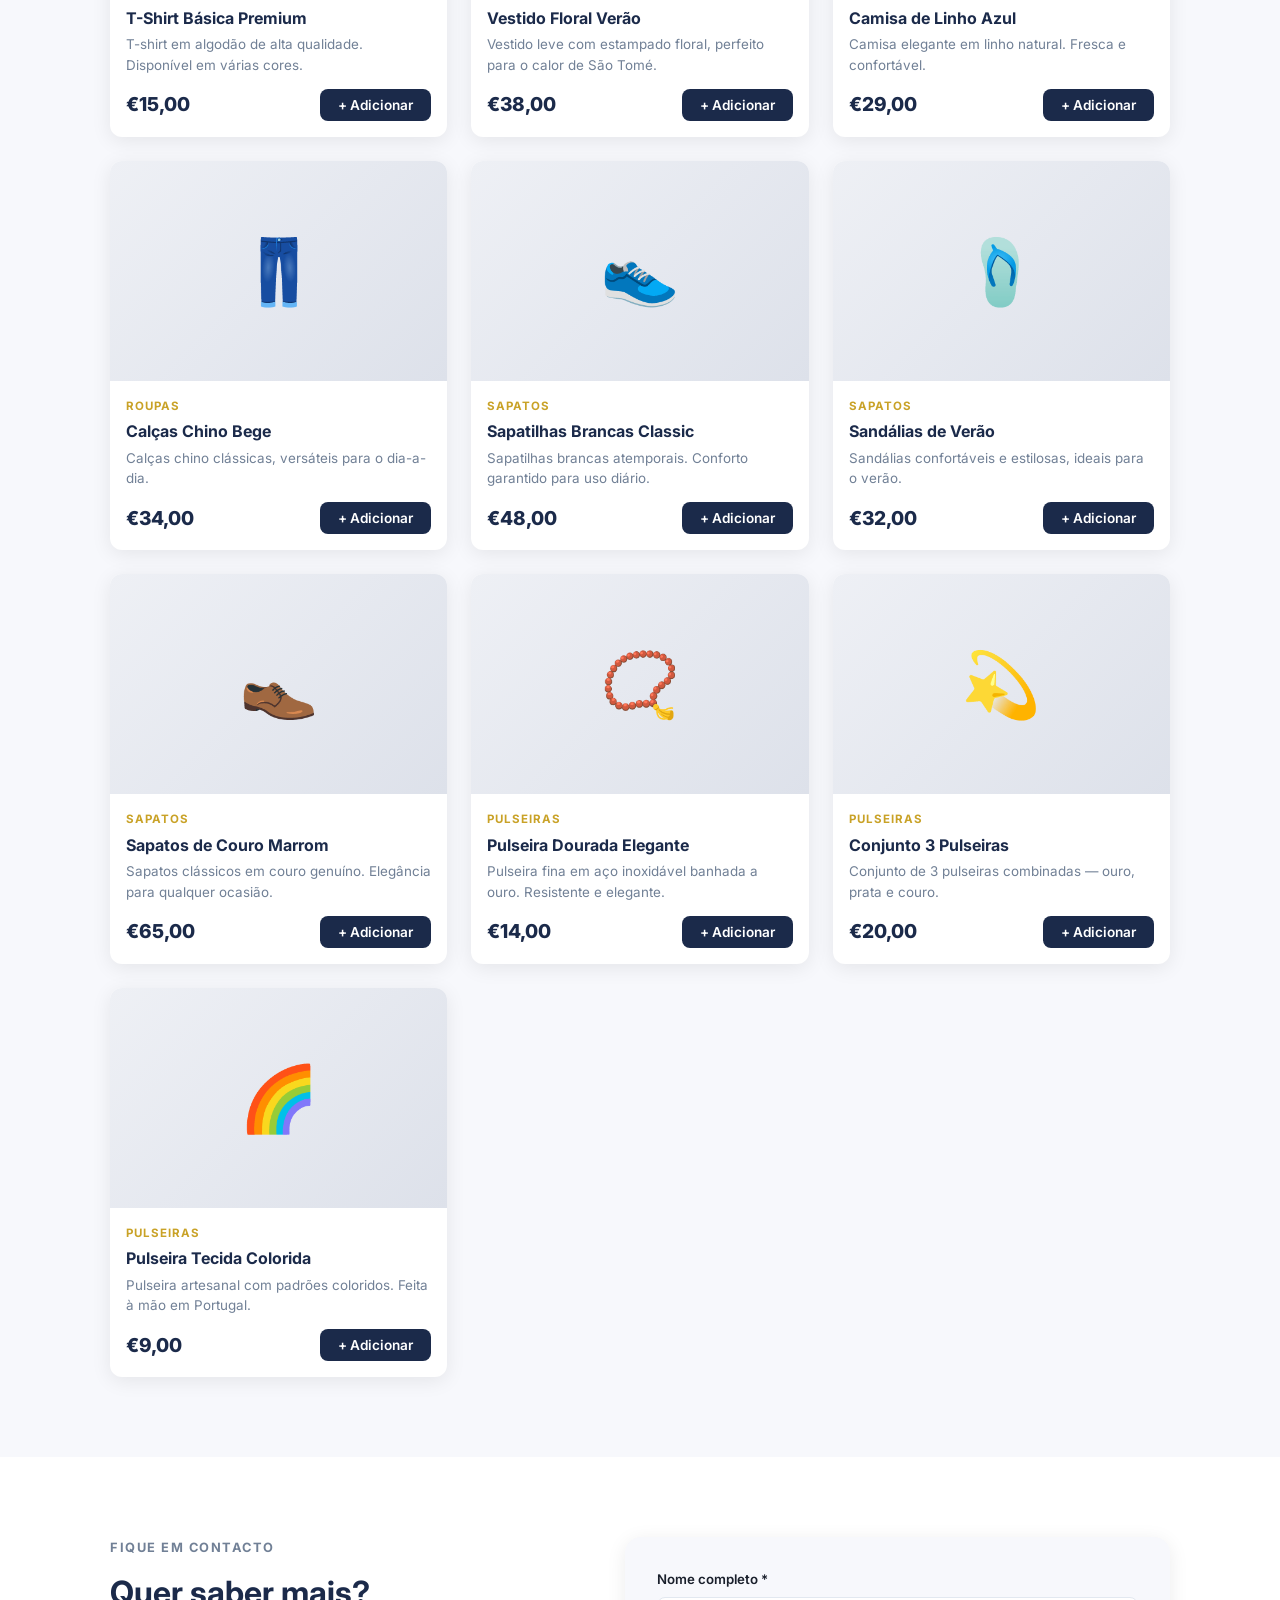
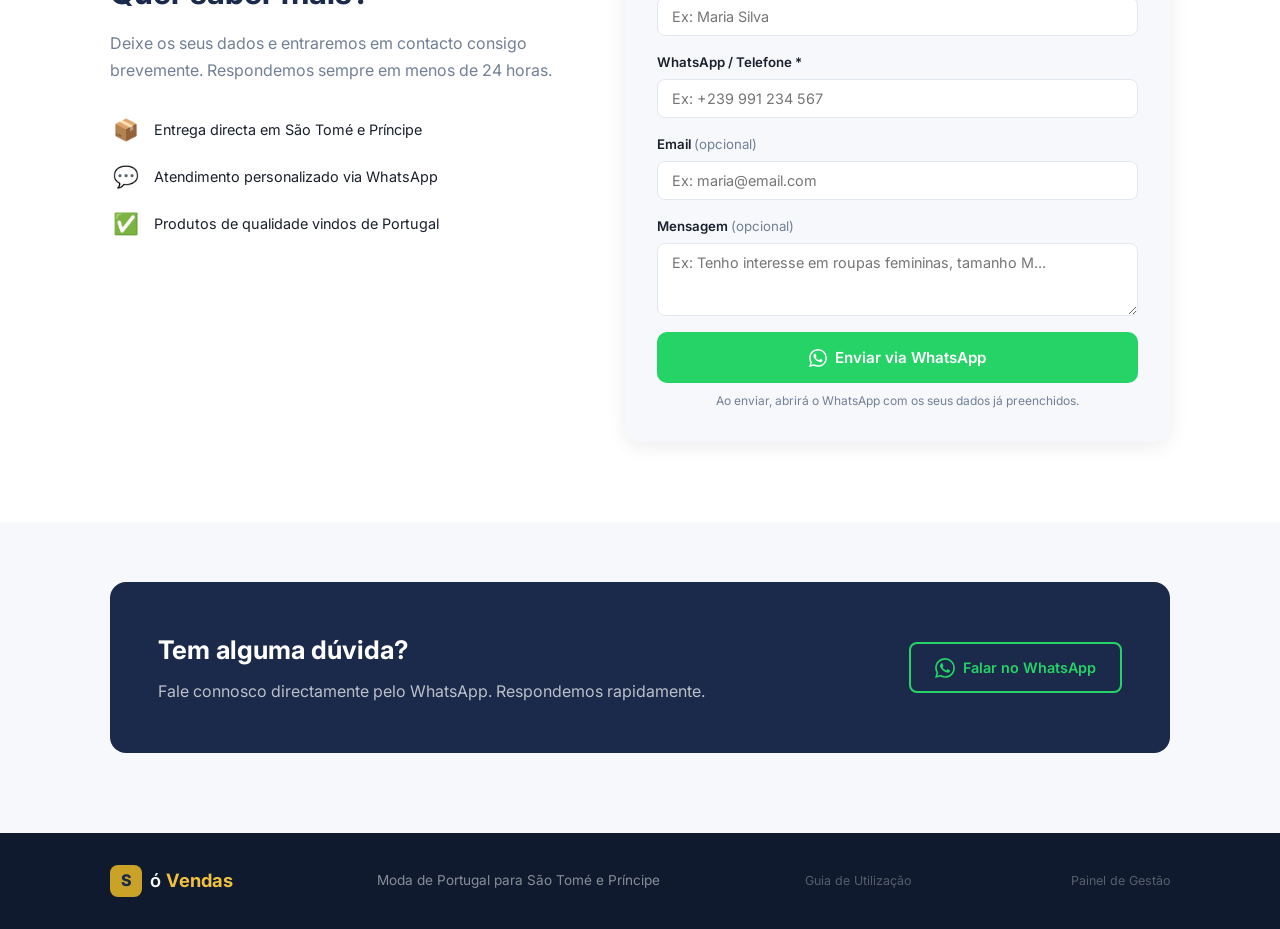
==== commit da994100: "feat: página de guia do cliente + link no rodapé Co-Authored-By: Claude Sonnet 4.6 <noreply@anthropi" ====
--- a/index.html
+++ b/index.html
@@ -10,6 +10,7 @@
   <meta property="og:description" id="og-description" content="Encomende roupas, sapatos e pulseiras via WhatsApp." />
   <meta property="og:type" content="website" />
   <meta property="og:image" id="og-image" content="" />
+  <link rel="icon" type="image/svg+xml" href="favicon.svg" />
   <link rel="stylesheet" href="styles.css" />
   <link rel="preconnect" href="https://fonts.googleapis.com" />
   <link href="https://fonts.googleapis.com/css2?family=Inter:wght@300;400;500;600;700;800&display=swap" rel="stylesheet" />
@@ -221,6 +222,7 @@
         <span class="logo-text">ó <strong>Vendas</strong></span>
       </a>
       <p>Moda de Portugal para São Tomé e Príncipe</p>
+      <a href="guia.html" class="footer-admin-link" style="margin-right:16px;">Guia de Utilização</a>
       <a href="admin.html" class="footer-admin-link">Painel de Gestão</a>
     </div>
   </div>
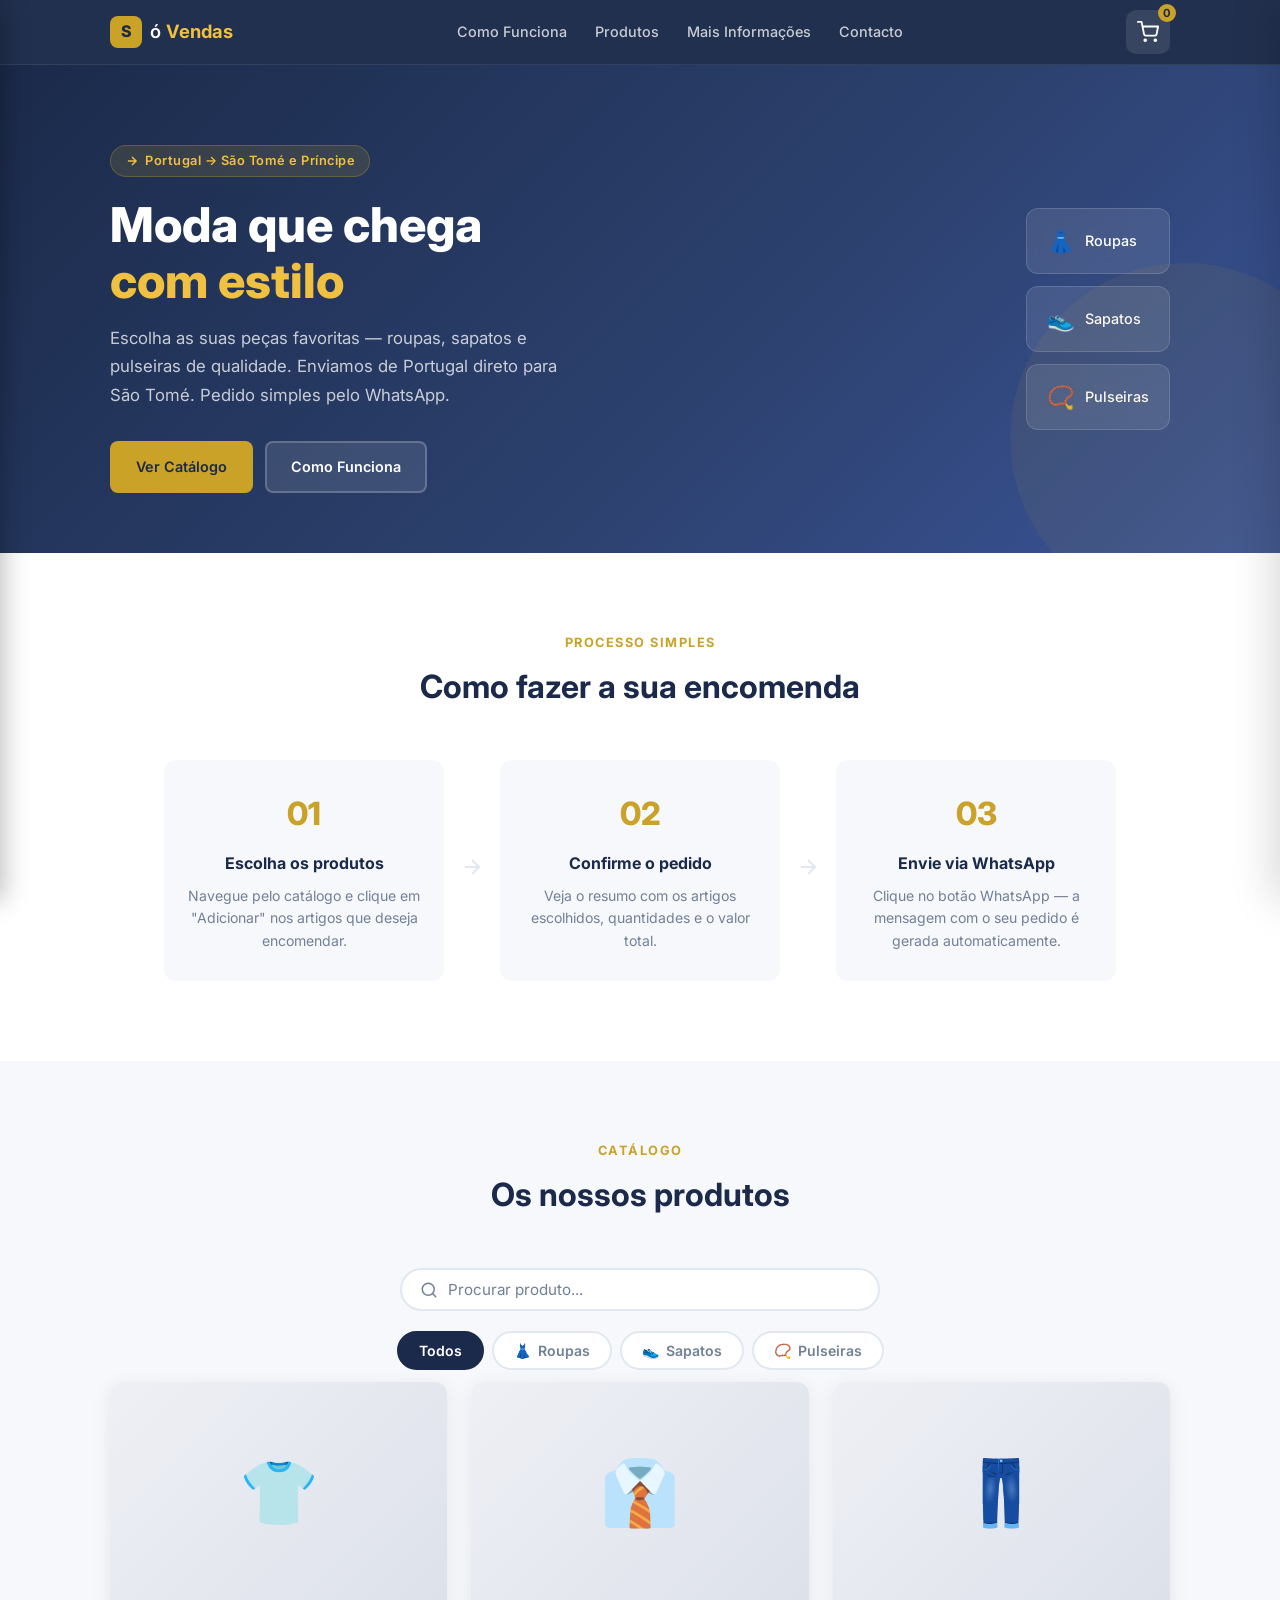
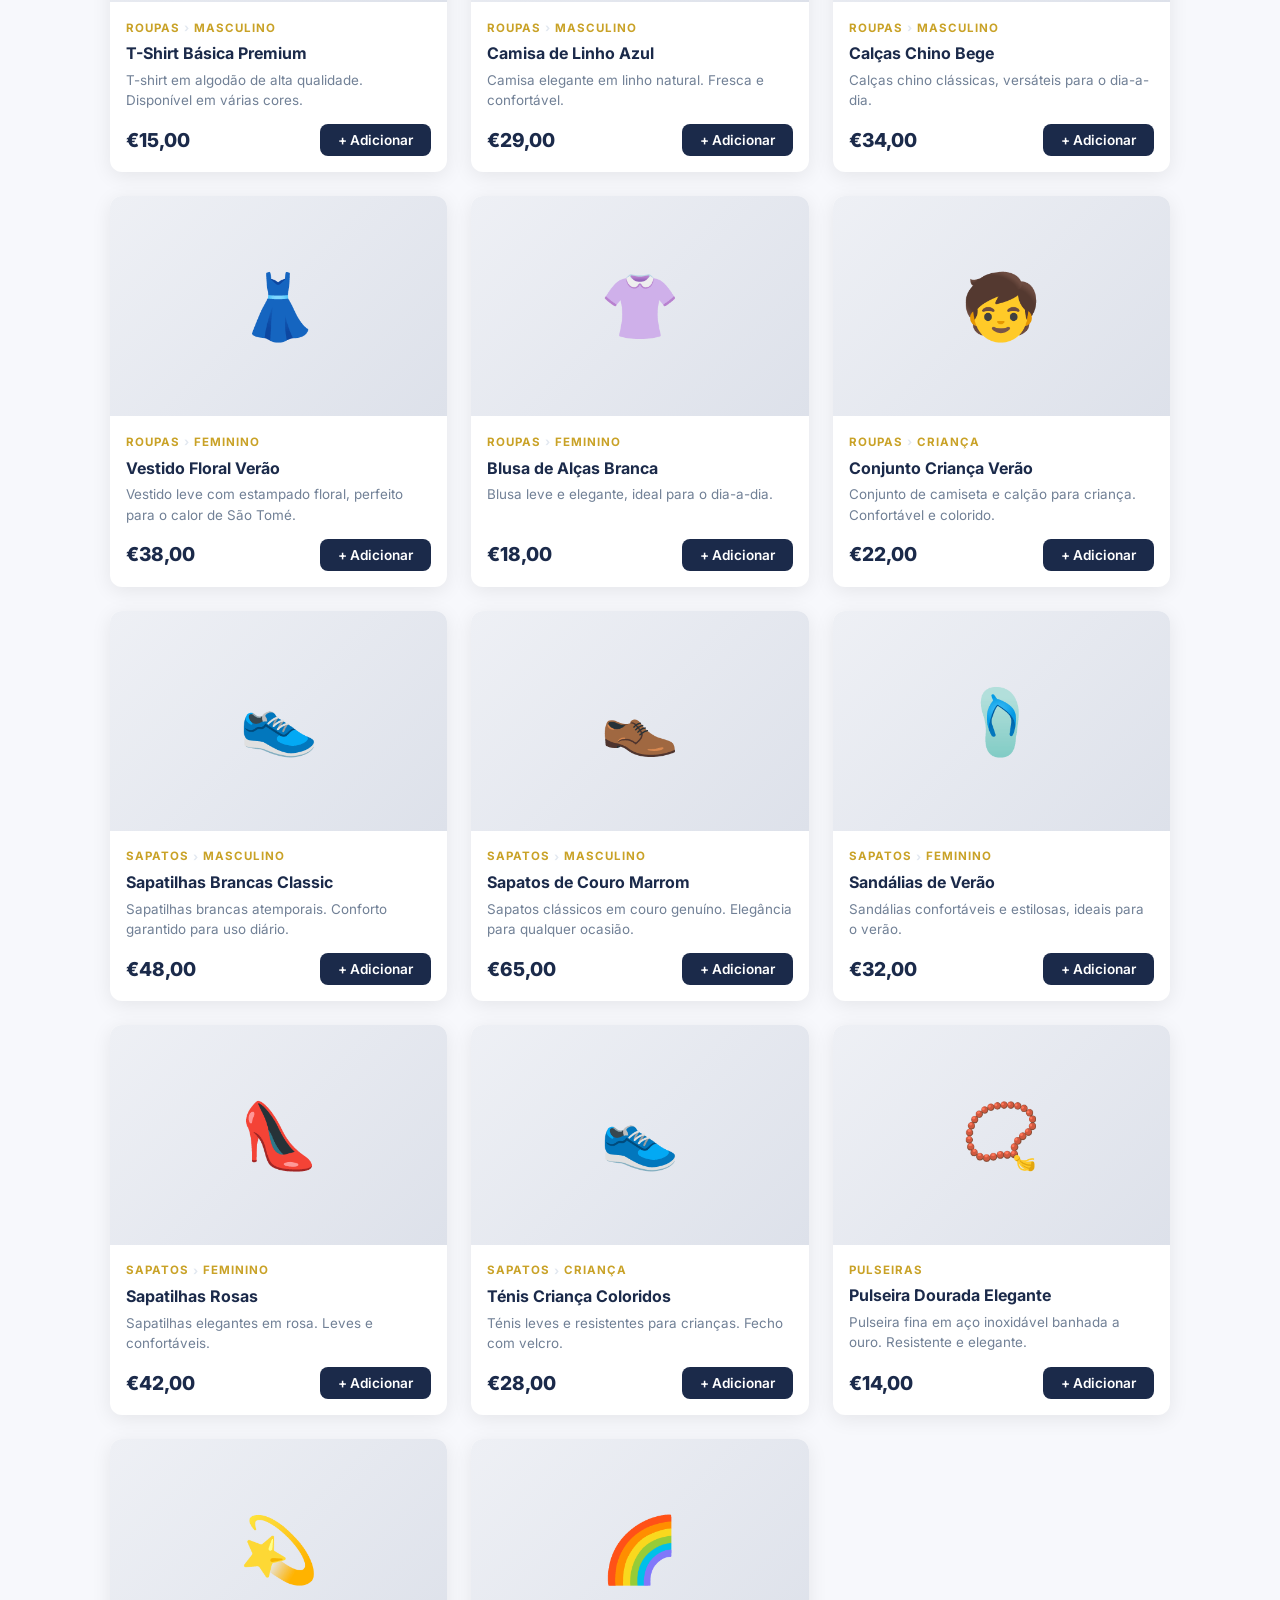
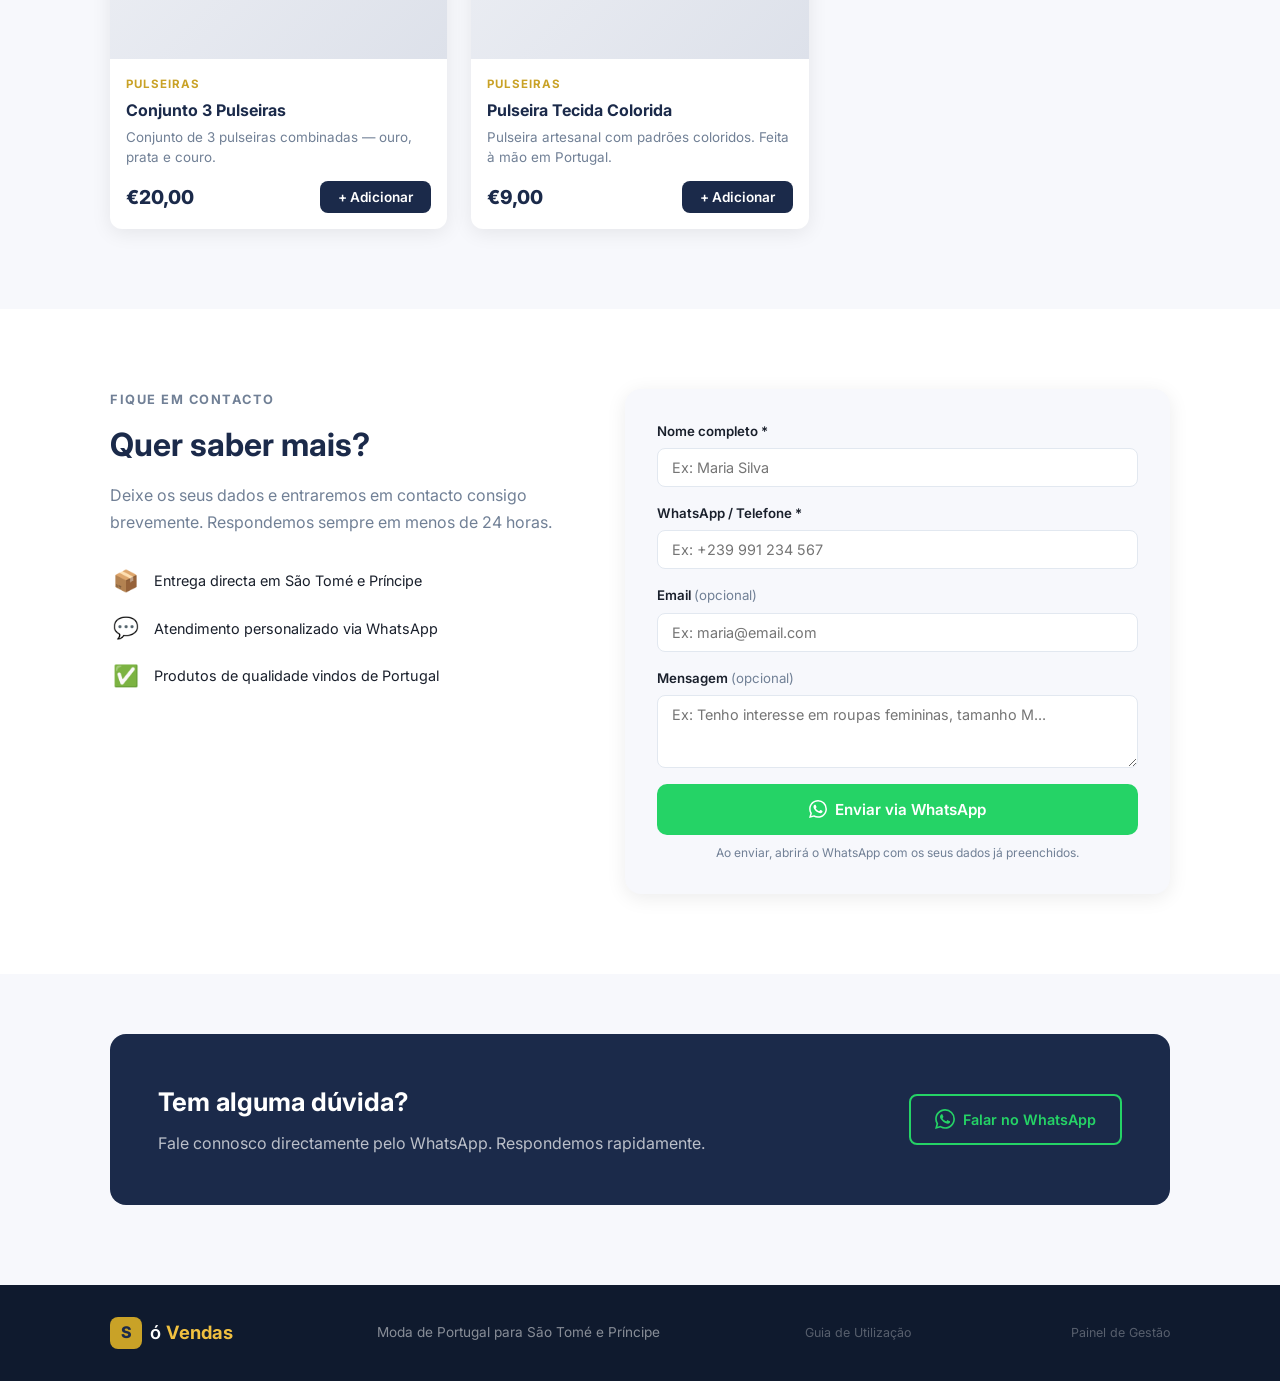
==== commit e55956a8: "feat: responsividade mobile + menu hamburguer - Menu hamburguer com animacao no mobile - Grelha de p" ====
--- a/index.html
+++ b/index.html
@@ -31,6 +31,11 @@
         <a href="#mais-info">Mais Informações</a>
         <a href="#contacto">Contacto</a>
       </nav>
+      <button class="hamburger" id="hamburger" onclick="toggleMobileNav()" aria-label="Abrir menu">
+        <span></span>
+        <span></span>
+        <span></span>
+      </button>
       <button class="cart-toggle" id="cart-toggle" onclick="toggleCart()" aria-label="Ver pedido">
         <svg width="22" height="22" viewBox="0 0 24 24" fill="none" stroke="currentColor" stroke-width="2" stroke-linecap="round" stroke-linejoin="round">
           <circle cx="9" cy="21" r="1"/><circle cx="20" cy="21" r="1"/>
@@ -115,6 +120,19 @@
       <p class="section-label">Catálogo</p>
       <h2>Os nossos produtos</h2>
     </div>
+    <!-- BARRA DE PESQUISA -->
+    <div class="search-wrap">
+      <div class="search-box">
+        <svg width="18" height="18" viewBox="0 0 24 24" fill="none" stroke="currentColor" stroke-width="2" stroke-linecap="round" stroke-linejoin="round"><circle cx="11" cy="11" r="8"/><path d="m21 21-4.35-4.35"/></svg>
+        <input type="text" id="search-input" placeholder="Procurar produto..." oninput="searchProducts(this.value)" autocomplete="off" />
+        <button id="search-clear" class="search-clear" onclick="clearSearch()" style="display:none;" aria-label="Limpar pesquisa">
+          <svg width="14" height="14" viewBox="0 0 24 24" fill="none" stroke="currentColor" stroke-width="2.5"><line x1="18" y1="6" x2="6" y2="18"/><line x1="6" y1="6" x2="18" y2="18"/></svg>
+        </button>
+      </div>
+      <span id="search-count" class="search-count" style="display:none;"></span>
+    </div>
+
+    <!-- FILTRO POR CATEGORIA -->
     <div class="filter-bar">
       <button class="filter-btn active" data-cat="all" onclick="filterProducts('all', this)">Todos</button>
       <button class="filter-btn" data-cat="roupa" onclick="filterProducts('roupa', this)">
@@ -126,6 +144,14 @@
       <button class="filter-btn" data-cat="pulseira" onclick="filterProducts('pulseira', this)">
         <span>📿</span> Pulseiras
       </button>
+    </div>
+
+    <!-- FILTRO POR SUBCATEGORIA (aparece para Roupas e Sapatos) -->
+    <div class="subcat-bar" id="subcat-bar" style="display:none;">
+      <button class="subcat-btn active" data-subcat="all"       onclick="filterSubcategory('all', this)">Todos</button>
+      <button class="subcat-btn"        data-subcat="masculino" onclick="filterSubcategory('masculino', this)">♂ Masculino</button>
+      <button class="subcat-btn"        data-subcat="feminino"  onclick="filterSubcategory('feminino', this)">♀ Feminino</button>
+      <button class="subcat-btn"        data-subcat="crianca"   onclick="filterSubcategory('crianca', this)">🧒 Criança</button>
     </div>
     <div class="products-grid" id="products-grid">
       <!-- Rendered by JS -->
@@ -261,6 +287,26 @@
 <!-- Toast notification -->
 <div class="toast" id="toast"></div>
 
+<!-- ===== MOBILE NAV ===== -->
+<div class="mobile-nav-overlay" id="mobile-nav-overlay" onclick="closeMobileNav()"></div>
+<aside class="mobile-nav" id="mobile-nav" role="dialog" aria-label="Menu de navegação">
+  <div class="mobile-nav-header">
+    <a href="#" class="logo">
+      <span class="logo-mark">S</span>
+      <span class="logo-text">ó <strong>Vendas</strong></span>
+    </a>
+    <button class="mobile-nav-close" onclick="closeMobileNav()" aria-label="Fechar menu">
+      <svg width="18" height="18" viewBox="0 0 24 24" fill="none" stroke="currentColor" stroke-width="2"><line x1="18" y1="6" x2="6" y2="18"/><line x1="6" y1="6" x2="18" y2="18"/></svg>
+    </button>
+  </div>
+  <nav>
+    <a href="#como-funciona" onclick="closeMobileNav()">Como Funciona</a>
+    <a href="#produtos" onclick="closeMobileNav()">Produtos</a>
+    <a href="#mais-info" onclick="closeMobileNav()">Mais Informações</a>
+    <a href="#contacto" onclick="closeMobileNav()">Contacto</a>
+  </nav>
+</aside>
+
 <script src="script.js"></script>
 </body>
 </html>
--- a/styles.css
+++ b/styles.css
@@ -193,9 +193,34 @@
 /* ===== PRODUCTS ===== */
 .products-section { padding: 80px 0; }
 
+/* ===== SEARCH BAR ===== */
+.search-wrap { margin-bottom: 20px; display: flex; flex-direction: column; align-items: center; gap: 10px; }
+.search-box {
+  display: flex; align-items: center; gap: 10px;
+  background: #fff; border: 2px solid var(--border); border-radius: 999px;
+  padding: 10px 18px; width: 100%; max-width: 480px;
+  transition: border-color var(--transition), box-shadow var(--transition);
+}
+.search-box:focus-within { border-color: var(--navy); box-shadow: 0 0 0 3px rgba(27,42,74,.08); }
+.search-box svg { color: var(--text-muted); flex-shrink: 0; }
+.search-box input {
+  flex: 1; border: none; outline: none; font-size: .95rem;
+  font-family: inherit; background: transparent; color: var(--text);
+}
+.search-box input::placeholder { color: var(--text-muted); }
+.search-clear {
+  display: flex; align-items: center; justify-content: center;
+  width: 22px; height: 22px; border-radius: 50%;
+  background: var(--border); color: var(--text-muted); flex-shrink: 0;
+  transition: background var(--transition);
+}
+.search-clear:hover { background: #CBD5E0; }
+.search-count { font-size: .82rem; color: var(--text-muted); }
+
+/* ===== FILTER BARS ===== */
 .filter-bar {
   display: flex; gap: 8px; flex-wrap: wrap;
-  justify-content: center; margin-bottom: 40px;
+  justify-content: center; margin-bottom: 12px;
 }
 .filter-btn {
   display: inline-flex; align-items: center; gap: 6px;
@@ -206,6 +231,27 @@
 }
 .filter-btn:hover { border-color: var(--navy); color: var(--navy); }
 .filter-btn.active { background: var(--navy); color: #fff; border-color: var(--navy); }
+
+/* SUBCATEGORY BAR */
+.subcat-bar {
+  display: flex; gap: 6px; flex-wrap: wrap;
+  justify-content: center; margin-bottom: 32px;
+  padding: 10px 16px; background: #fff;
+  border-radius: 999px; border: 1.5px solid var(--border);
+  width: fit-content; margin-left: auto; margin-right: auto;
+}
+.subcat-btn {
+  display: inline-flex; align-items: center; gap: 4px;
+  padding: 6px 14px; border-radius: 999px; font-size: .82rem; font-weight: 600;
+  border: 1.5px solid transparent; color: var(--text-muted);
+  background: transparent; transition: all var(--transition);
+}
+.subcat-btn:hover { color: var(--navy); background: var(--bg); }
+.subcat-btn.active { background: var(--navy); color: #fff; }
+
+/* SUBCATEGORY TAG on cards */
+.product-cat-tag { display: flex; align-items: center; gap: 4px; }
+.subcat-sep { color: var(--border); font-size: .75rem; }
 
 .products-grid {
   display: grid;
@@ -325,6 +371,7 @@
   background: var(--bg); border-radius: var(--radius-sm); padding: 12px;
 }
 .cart-item-emoji { font-size: 2rem; flex-shrink: 0; width: 48px; text-align: center; }
+.cart-item-thumb { width: 48px; height: 48px; border-radius: 8px; object-fit: cover; flex-shrink: 0; }
 .cart-item-info { flex: 1; }
 .cart-item-name { font-size: .9rem; font-weight: 600; color: var(--navy); margin-bottom: 4px; }
 .cart-item-price { font-size: .85rem; color: var(--text-muted); }
@@ -407,20 +454,106 @@
 .btn-form-submit:hover { background: var(--green-wa-dark); }
 .form-note { font-size: .75rem; color: var(--text-muted); text-align: center; margin-top: 8px; }
 
+/* ===== HAMBURGER ===== */
+.hamburger {
+  display: none; flex-direction: column; justify-content: center; gap: 5px;
+  width: 44px; height: 44px; border-radius: 10px;
+  background: rgba(255,255,255,.1); padding: 10px; flex-shrink: 0;
+  transition: background var(--transition);
+}
+.hamburger:hover { background: rgba(255,255,255,.2); }
+.hamburger span { display: block; width: 100%; height: 2px; background: #fff; border-radius: 2px; transition: all .3s; }
+.hamburger.open span:nth-child(1) { transform: translateY(7px) rotate(45deg); }
+.hamburger.open span:nth-child(2) { opacity: 0; transform: scaleX(0); }
+.hamburger.open span:nth-child(3) { transform: translateY(-7px) rotate(-45deg); }
+
+/* ===== MOBILE NAV ===== */
+.mobile-nav-overlay {
+  position: fixed; inset: 0; background: rgba(0,0,0,.5);
+  z-index: 150; opacity: 0; pointer-events: none; transition: opacity .3s;
+}
+.mobile-nav-overlay.open { opacity: 1; pointer-events: all; }
+.mobile-nav {
+  position: fixed; top: 0; left: 0; bottom: 0; width: 280px;
+  background: var(--navy); z-index: 160;
+  transform: translateX(-100%); transition: transform .3s ease;
+  padding: 24px; display: flex; flex-direction: column; gap: 32px;
+  box-shadow: 4px 0 24px rgba(0,0,0,.25);
+}
+.mobile-nav.open { transform: translateX(0); }
+.mobile-nav-header { display: flex; justify-content: space-between; align-items: center; }
+.mobile-nav-close {
+  width: 36px; height: 36px; border-radius: 8px;
+  display: flex; align-items: center; justify-content: center;
+  color: rgba(255,255,255,.7); background: rgba(255,255,255,.08);
+  transition: background var(--transition);
+}
+.mobile-nav-close:hover { background: rgba(255,255,255,.15); color: #fff; }
+.mobile-nav nav { display: flex; flex-direction: column; }
+.mobile-nav nav a {
+  color: rgba(255,255,255,.8); font-size: 1rem; font-weight: 500;
+  padding: 14px 0; border-bottom: 1px solid rgba(255,255,255,.08);
+  display: block; transition: color var(--transition);
+}
+.mobile-nav nav a:hover { color: #fff; }
+
 /* ===== RESPONSIVE ===== */
 @media (max-width: 768px) {
   .header-nav { display: none; }
+  .hamburger { display: flex; }
+
+  .hero { padding: 48px 0 40px; }
   .hero .container { flex-direction: column; text-align: center; }
   .hero-visual { flex-direction: row; flex-wrap: wrap; justify-content: center; }
   .hero-card { flex: 1; min-width: 120px; justify-content: center; }
   .hero p { margin: 0 auto 32px; }
   .hero-actions { justify-content: center; }
+
+  .steps-section { padding: 56px 0; }
   .steps-grid { flex-direction: column; }
   .step-divider { transform: rotate(90deg); }
   .step-card { max-width: 100%; }
+
+  /* Filter bars: horizontalmente deslizáveis */
+  .filter-bar {
+    flex-wrap: nowrap; overflow-x: auto; justify-content: flex-start;
+    padding-bottom: 4px; -webkit-overflow-scrolling: touch; scrollbar-width: none;
+  }
+  .filter-bar::-webkit-scrollbar { display: none; }
+  .filter-btn { flex-shrink: 0; }
+  .subcat-bar {
+    flex-wrap: nowrap; width: 100%; border-radius: 12px;
+    overflow-x: auto; justify-content: flex-start;
+    -webkit-overflow-scrolling: touch; scrollbar-width: none;
+  }
+  .subcat-bar::-webkit-scrollbar { display: none; }
+  .subcat-btn { flex-shrink: 0; }
+
+  /* Grid de 2 colunas */
+  .products-section { padding: 56px 0; }
+  .products-grid { grid-template-columns: repeat(2, 1fr); gap: 12px; }
+  .product-img, .product-img-placeholder { height: 150px; font-size: 3rem; }
+  .product-body { padding: 10px; }
+  .product-name { font-size: .88rem; }
+  .product-desc { font-size: .8rem; margin-bottom: 10px; }
+  .product-price { font-size: 1rem; }
+  .add-btn { padding: 7px 12px; font-size: .78rem; }
+
+  .info-form-section { padding: 56px 0; }
+  .info-form-wrap { grid-template-columns: 1fr; gap: 32px; }
+  .contact-form { padding: 24px; }
+
+  .contact-section { padding: 40px 0 60px; }
   .contact-banner { flex-direction: column; text-align: center; }
   .footer-inner { flex-direction: column; text-align: center; }
   .cart-drawer { width: 100vw; }
-  .info-form-wrap { grid-template-columns: 1fr; gap: 32px; }
-  .contact-form { padding: 24px; }
-}
+
+  .toast { width: calc(100% - 32px); white-space: normal; text-align: center; }
+}
+
+@media (max-width: 400px) {
+  .product-img, .product-img-placeholder { height: 120px; font-size: 2.5rem; }
+  .product-footer { flex-direction: column; align-items: flex-start; gap: 6px; }
+  .add-btn { width: 100%; justify-content: center; font-size: .8rem; }
+  .product-price { font-size: .95rem; }
+}
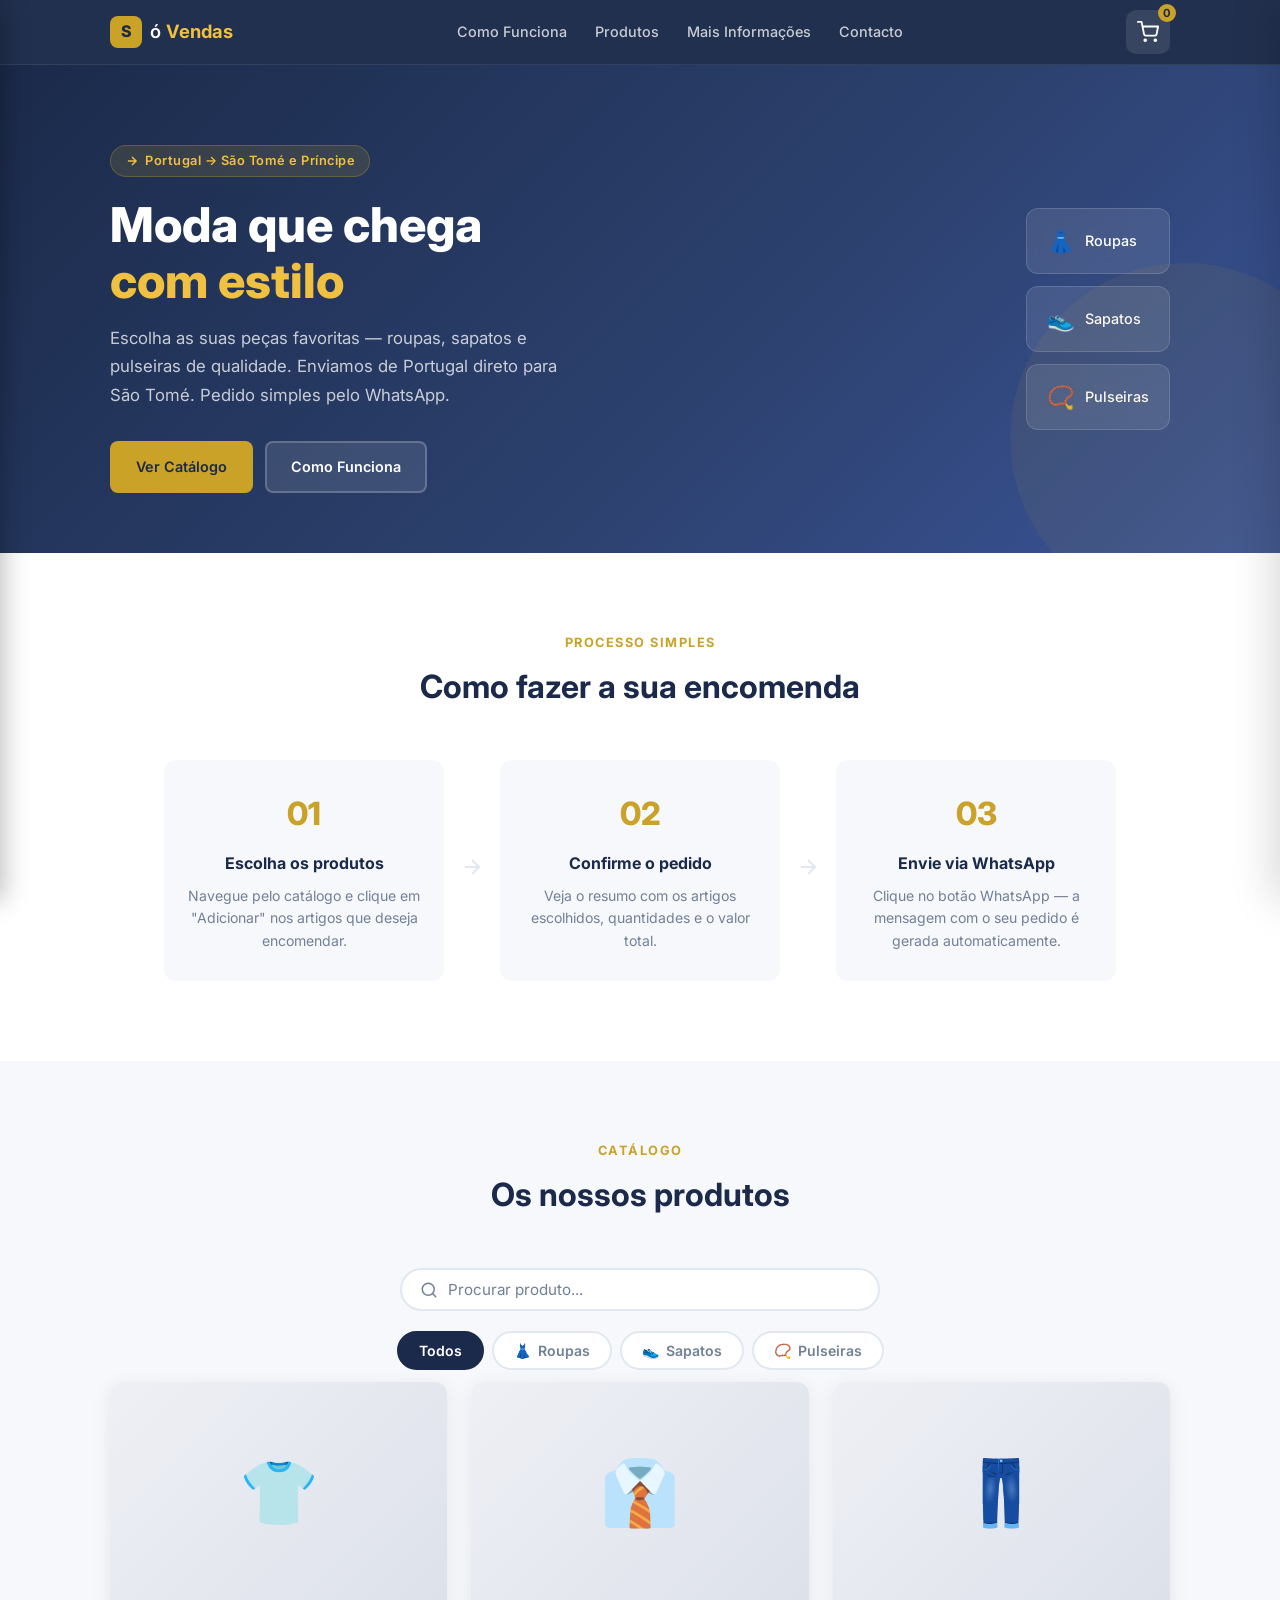
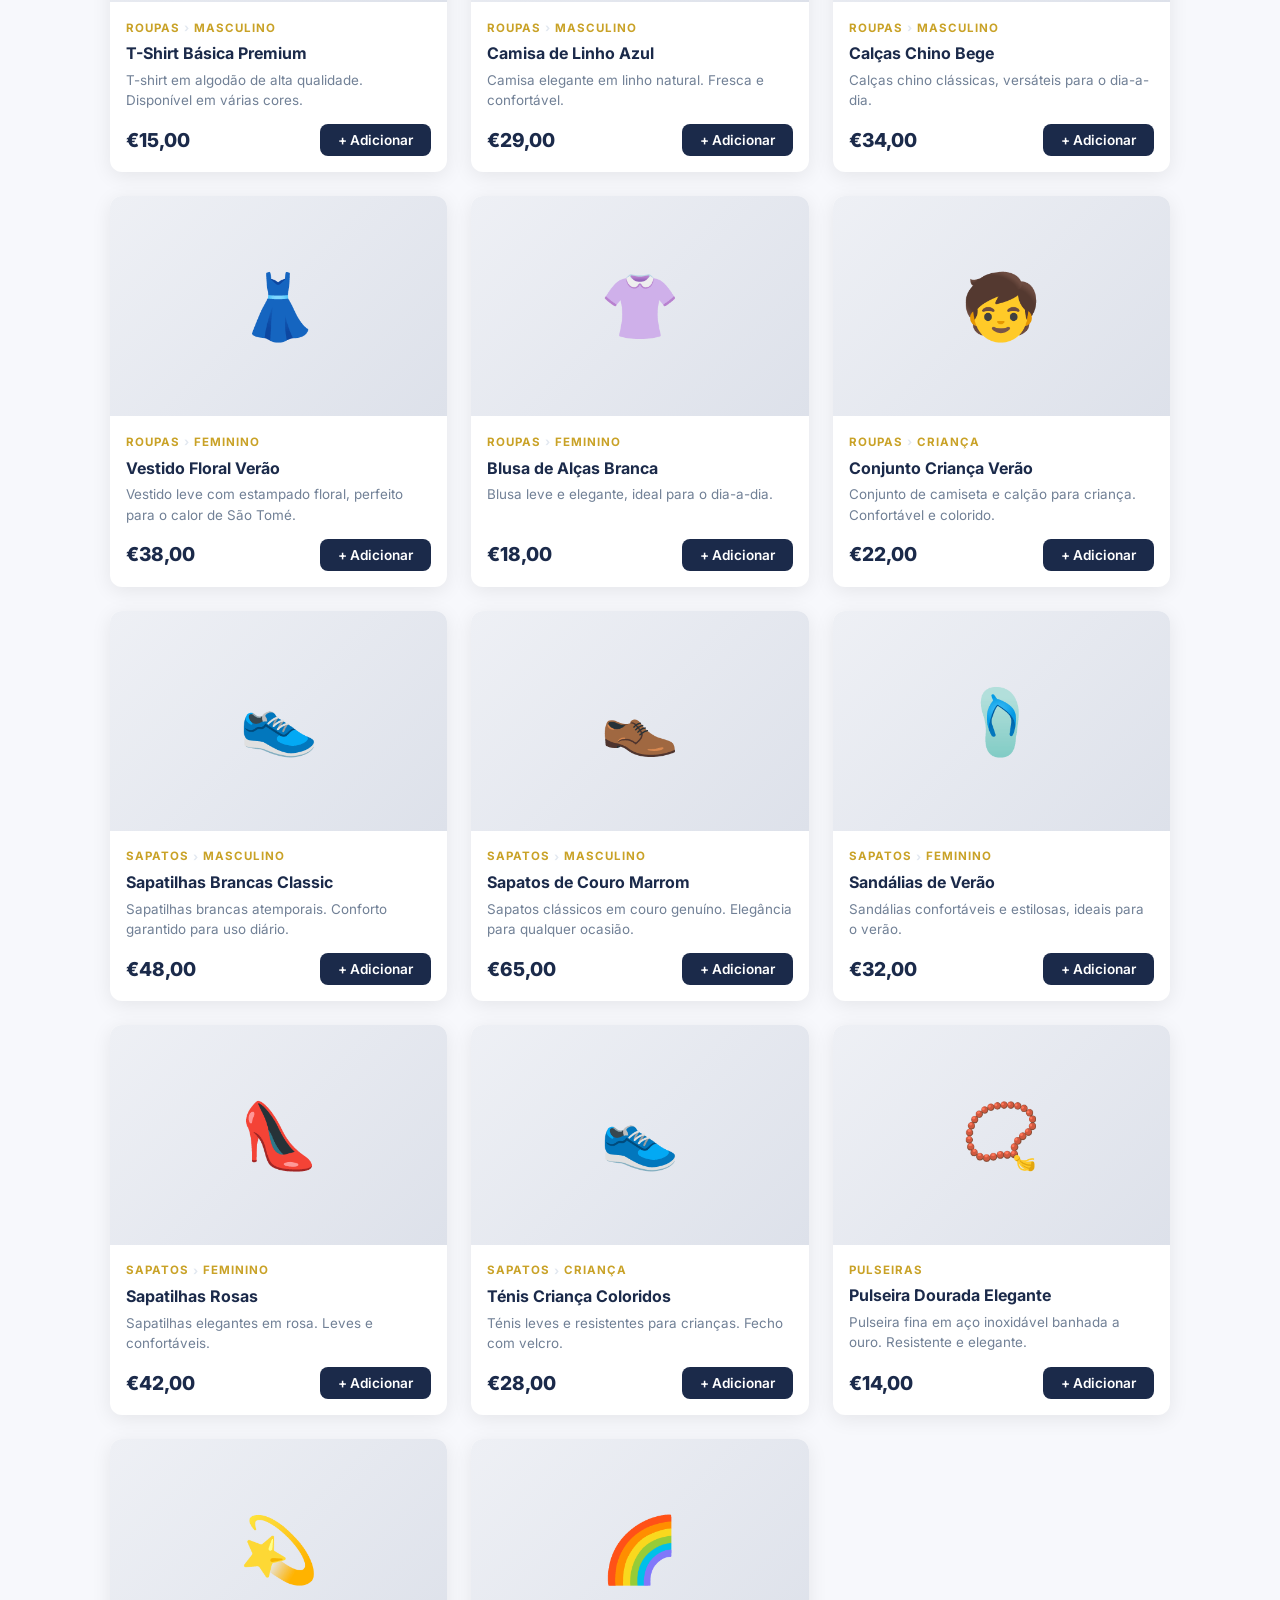
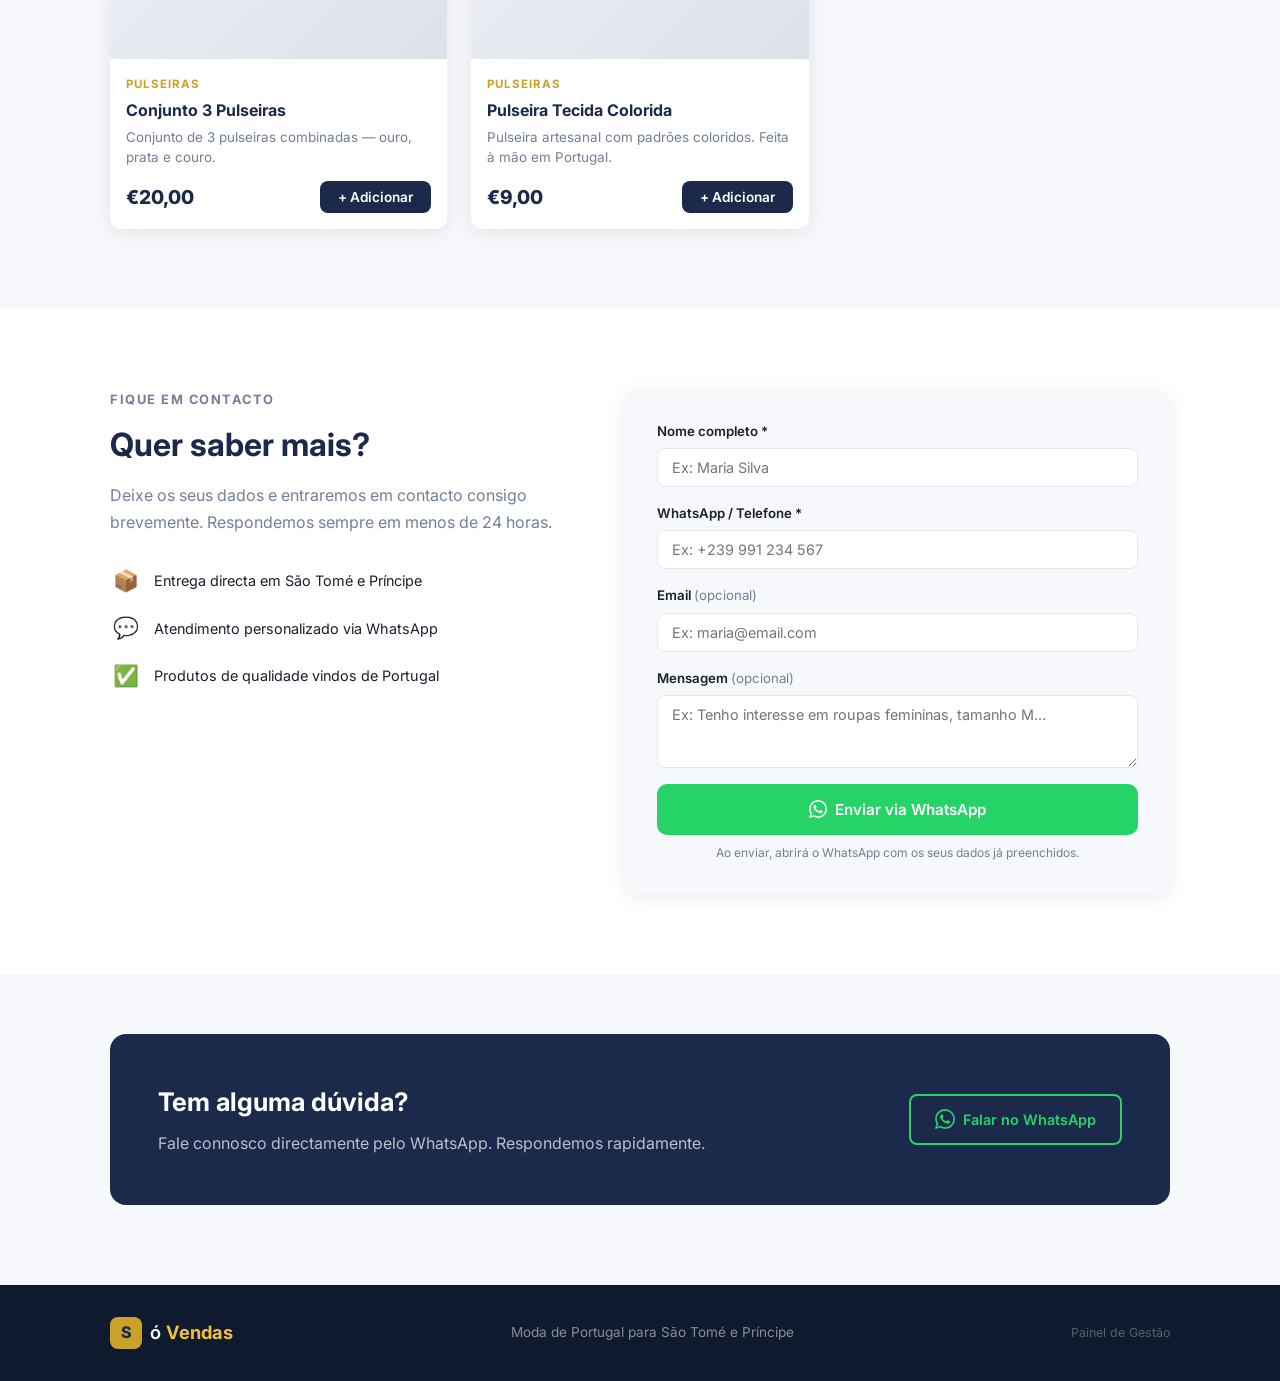
==== commit 93a0f67f: "feat: menu hamburguer em todas as páginas + admin responsivo mobile - Hamburger movido para canto su" ====
--- a/index.html
+++ b/index.html
@@ -21,6 +21,11 @@
 <header class="header" id="header">
   <div class="container">
     <div class="header-inner">
+      <button class="hamburger" id="hamburger" onclick="toggleMobileNav()" aria-label="Abrir menu">
+        <span></span>
+        <span></span>
+        <span></span>
+      </button>
       <a href="#" class="logo">
         <span class="logo-mark">S</span>
         <span class="logo-text">ó <strong>Vendas</strong></span>
@@ -31,11 +36,6 @@
         <a href="#mais-info">Mais Informações</a>
         <a href="#contacto">Contacto</a>
       </nav>
-      <button class="hamburger" id="hamburger" onclick="toggleMobileNav()" aria-label="Abrir menu">
-        <span></span>
-        <span></span>
-        <span></span>
-      </button>
       <button class="cart-toggle" id="cart-toggle" onclick="toggleCart()" aria-label="Ver pedido">
         <svg width="22" height="22" viewBox="0 0 24 24" fill="none" stroke="currentColor" stroke-width="2" stroke-linecap="round" stroke-linejoin="round">
           <circle cx="9" cy="21" r="1"/><circle cx="20" cy="21" r="1"/>
@@ -248,7 +248,6 @@
         <span class="logo-text">ó <strong>Vendas</strong></span>
       </a>
       <p>Moda de Portugal para São Tomé e Príncipe</p>
-      <a href="guia.html" class="footer-admin-link" style="margin-right:16px;">Guia de Utilização</a>
       <a href="admin.html" class="footer-admin-link">Painel de Gestão</a>
     </div>
   </div>
